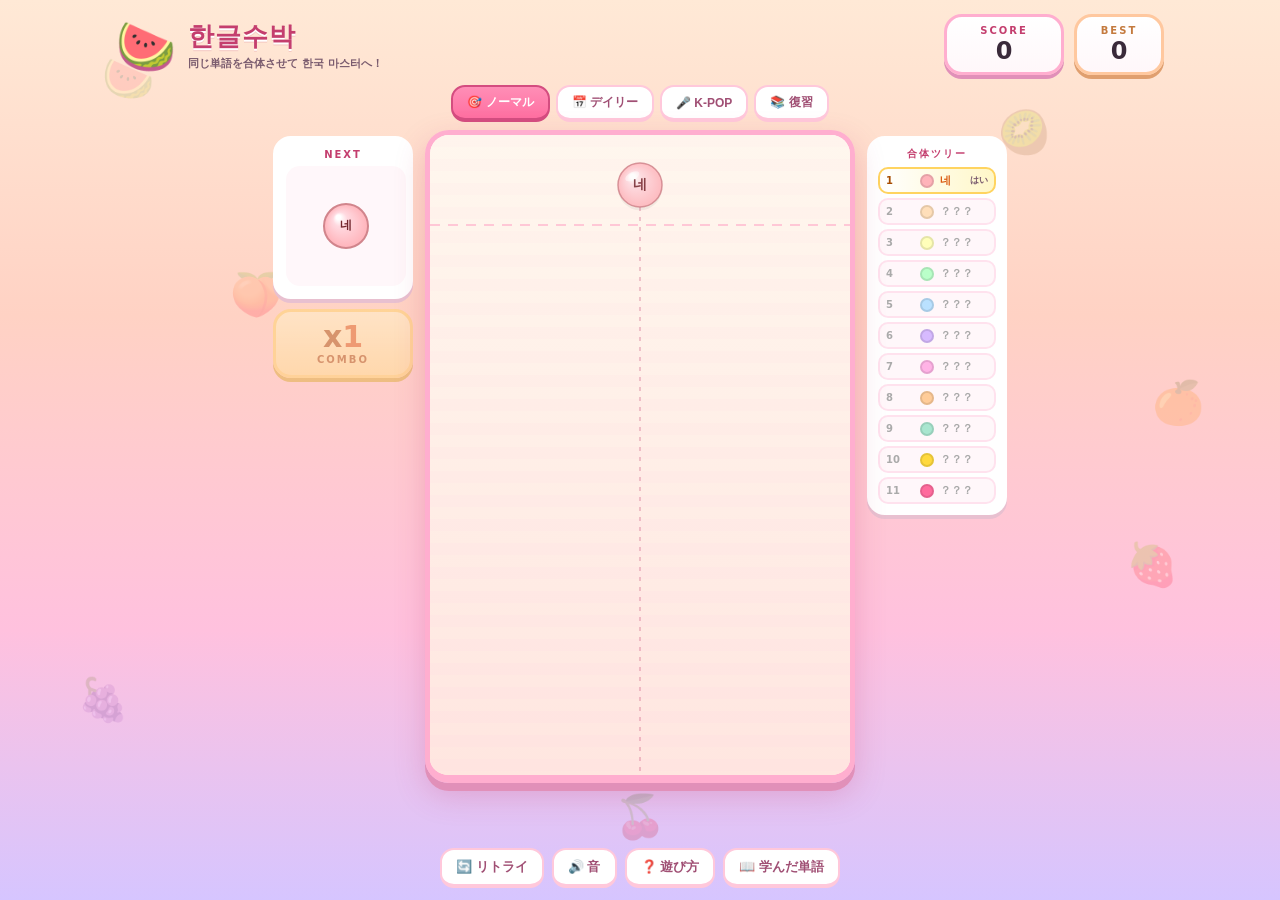
==== index.html @ 83a89003 "한글수박: Suika-style Korean learning game" ====
<!DOCTYPE html>
<html lang="ja">
<head>
<meta charset="UTF-8">
<meta name="viewport" content="width=device-width,initial-scale=1.0,maximum-scale=1.0,user-scalable=no">
<title>한글수박 · ハングルすいか</title>
<link rel="stylesheet" href="css/styles.css">
</head>
<body>
<div class="bg-deco"><span>🍉</span><span>🥝</span><span>🍑</span><span>🍓</span><span>🍇</span><span>🍒</span><span>🍊</span><span>🍋</span></div>

<div class="app">

  <!-- Header -->
  <header class="head">
    <div class="title">
      <span class="logo">🍉</span>
      <div>
        <h1>한글수박</h1>
        <p>同じ単語を合体させて 한국 마스터へ！</p>
      </div>
    </div>
    <div class="score-panel">
      <div class="score-box">
        <span class="lbl">SCORE</span>
        <span class="val" id="score">0</span>
      </div>
      <div class="score-box small">
        <span class="lbl">BEST</span>
        <span class="val" id="hi-score">0</span>
      </div>
    </div>
  </header>

  <!-- Mode tabs -->
  <div class="mode-tabs">
    <button class="mode-btn active" data-mode="normal">🎯 ノーマル</button>
    <button class="mode-btn" data-mode="daily">📅 デイリー</button>
    <button class="mode-btn" data-mode="kpop">🎤 K-POP</button>
    <button class="mode-btn" data-mode="review">📚 復習</button>
  </div>

  <!-- Game stage -->
  <main class="stage">
    <!-- Side info L -->
    <aside class="side-l">
      <div class="next-card">
        <div class="next-label">NEXT</div>
        <canvas id="next-canvas" width="120" height="120"></canvas>
      </div>
      <div class="combo-card" id="combo-card">
        <div class="combo-x">x<span id="combo-n">1</span></div>
        <div class="combo-l">COMBO</div>
      </div>
    </aside>

    <!-- Canvas wrap -->
    <div class="canvas-wrap" id="canvas-wrap">
      <canvas id="game" width="420" height="640"></canvas>
      <div class="floating-popups" id="popups"></div>
      <div class="hover-card" id="hover-card"></div>
    </div>

    <!-- Side info R: chain ladder -->
    <aside class="side-r">
      <div class="chain-card">
        <div class="chain-title">合体ツリー</div>
        <div class="chain-list" id="chain-list"></div>
      </div>
    </aside>
  </main>

  <!-- Bottom toolbar -->
  <div class="toolbar">
    <button class="tool-btn" id="btn-restart">🔄 リトライ</button>
    <button class="tool-btn" id="btn-mute">🔊 音</button>
    <button class="tool-btn" id="btn-help">❓ 遊び方</button>
    <button class="tool-btn" id="btn-glossary">📖 学んだ単語</button>
  </div>

</div>

<!-- Game-over modal -->
<div class="modal" id="m-over">
  <div class="modal-card">
    <div class="emoji">💥</div>
    <h2>ゲームオーバー</h2>
    <div class="result-row">
      <div class="r-cell"><span class="r-l">SCORE</span><b id="r-score">0</b></div>
      <div class="r-cell"><span class="r-l">BEST</span><b id="r-best">0</b></div>
      <div class="r-cell"><span class="r-l">最大合体</span><b id="r-max">Lv.1</b></div>
    </div>
    <p class="learned-line">今回触れた単語: <span id="r-learned">0</span> 語</p>
    <div class="modal-btns">
      <button class="btn-primary" id="r-again">もう一度</button>
      <button class="btn-secondary" id="r-glossary">学んだ単語</button>
    </div>
  </div>
</div>

<!-- Help modal -->
<div class="modal" id="m-help">
  <div class="modal-card">
    <div class="emoji">📖</div>
    <h2>遊び方</h2>
    <ul class="help-list">
      <li><b>クリック / タップ</b>で単語を落とす</li>
      <li>カーソルを動かして<b>落とす位置</b>を決める</li>
      <li>同じ単語が触れると<b>合体して進化</b>！スコアと意味が表示</li>
      <li>連続で合体すると<b>コンボ</b>でスコア倍増</li>
      <li>赤い線を超えるとゲームオーバー</li>
      <li>合体後の単語に<b>ホバー</b>で意味と発音が出ます</li>
    </ul>
    <h3>モード</h3>
    <ul class="help-list">
      <li>🎯 <b>ノーマル</b>: 韓国語頻出単語</li>
      <li>📅 <b>デイリー</b>: 毎日固定シードでスコア競争</li>
      <li>🎤 <b>K-POP</b>: K-POP定番フレーズ</li>
      <li>📚 <b>復習</b>: 過去の未習得単語が多めに出現</li>
    </ul>
    <button class="btn-primary" onclick="UI.closeModal('m-help')">閉じる</button>
  </div>
</div>

<!-- Glossary modal -->
<div class="modal" id="m-glossary">
  <div class="modal-card big">
    <div class="emoji">📚</div>
    <h2>学んだ単語</h2>
    <div class="glossary-stats" id="g-stats"></div>
    <div class="glossary-list" id="glossary-list"></div>
    <button class="btn-primary" onclick="UI.closeModal('m-glossary')">閉じる</button>
  </div>
</div>

<script src="js/data.js"></script>
<script src="js/storage.js"></script>
<script src="js/physics.js"></script>
<script src="js/ui.js"></script>
<script src="js/game.js"></script>
</body>
</html>
---- css/styles.css ----
/* ===== Reset & base ===== */
*{box-sizing:border-box;-webkit-tap-highlight-color:transparent;margin:0;padding:0}
html,body{height:100%;overflow:hidden}
body{
  font-family:"Hiragino Maru Gothic ProN","Yu Gothic UI",-apple-system,system-ui,sans-serif;
  background:linear-gradient(180deg,#ffe9d6 0%,#ffd2c4 35%,#ffc1de 70%,#d6c5ff 100%);
  color:#3a2a3a;
  user-select:none;
  -webkit-user-select:none;
  position:relative;
}

/* Floating fruit decoration */
.bg-deco{position:fixed;inset:0;pointer-events:none;overflow:hidden;z-index:0}
.bg-deco span{position:absolute;font-size:42px;opacity:.18;animation:float 14s linear infinite;filter:saturate(1.2)}
.bg-deco span:nth-child(1){top:6%;left:8%;animation-duration:18s}
.bg-deco span:nth-child(2){top:12%;left:78%;animation-duration:22s;animation-delay:-3s}
.bg-deco span:nth-child(3){top:30%;left:18%;animation-duration:16s;animation-delay:-6s}
.bg-deco span:nth-child(4){top:60%;left:88%;animation-duration:20s;animation-delay:-2s}
.bg-deco span:nth-child(5){top:75%;left:6%;animation-duration:24s;animation-delay:-9s}
.bg-deco span:nth-child(6){top:88%;left:48%;animation-duration:18s;animation-delay:-5s}
.bg-deco span:nth-child(7){top:42%;left:90%;animation-duration:21s;animation-delay:-11s}
.bg-deco span:nth-child(8){top:55%;left:42%;animation-duration:17s;animation-delay:-7s}
@keyframes float{
  0%{transform:translate(0,0) rotate(0deg)}
  50%{transform:translate(30px,-20px) rotate(180deg)}
  100%{transform:translate(0,0) rotate(360deg)}
}

.app{
  position:relative;z-index:1;
  height:100%;
  display:flex;flex-direction:column;
  max-width:1080px;
  margin:0 auto;
  padding:14px 16px 12px;
}

/* ===== Header ===== */
.head{display:flex;align-items:center;justify-content:space-between;gap:12px;margin-bottom:10px}
.title{display:flex;align-items:center;gap:12px}
.logo{font-size:48px;filter:drop-shadow(0 4px 0 #c45a8e);animation:bob 2.6s ease-in-out infinite}
@keyframes bob{0%,100%{transform:translateY(0)}50%{transform:translateY(-6px)}}
.title h1{font-size:26px;letter-spacing:1px;color:#c43e6e;font-weight:900;text-shadow:0 2px 0 #fff,0 3px 0 rgba(196,62,110,.18)}
.title p{font-size:11px;color:#7a5b6e;margin-top:2px;font-weight:700}

.score-panel{display:flex;gap:10px}
.score-box{
  background:linear-gradient(180deg,#fff 0%,#fff7fa 100%);
  border:3px solid #ffaecf;
  border-radius:18px;
  padding:8px 16px;
  min-width:120px;
  text-align:center;
  box-shadow:0 4px 0 #e190b9;
}
.score-box.small{min-width:90px;border-color:#ffc89f;box-shadow:0 4px 0 #e09f6f}
.score-box .lbl{display:block;font-size:10px;font-weight:900;color:#c43e6e;letter-spacing:2px}
.score-box.small .lbl{color:#c47a3e}
.score-box .val{display:block;font-size:24px;font-weight:900;color:#3a2a3a;line-height:1.1;margin-top:2px;font-variant-numeric:tabular-nums}

/* ===== Mode tabs ===== */
.mode-tabs{display:flex;gap:6px;margin-bottom:8px;flex-wrap:wrap;justify-content:center}
.mode-btn{
  background:#fff;border:2px solid #ffc8db;border-bottom-width:4px;color:#a04f74;
  padding:7px 14px;border-radius:14px;font-weight:900;font-size:12px;cursor:pointer;
  transition:transform .1s;
}
.mode-btn:active{transform:translateY(2px);border-bottom-width:2px}
.mode-btn.active{background:linear-gradient(180deg,#ff8eb6,#ff6fa1);color:#fff;border-color:#d44d80}

/* ===== Stage ===== */
.stage{flex:1;display:flex;gap:12px;justify-content:center;align-items:flex-start;min-height:0}
.canvas-wrap{
  position:relative;
  z-index:1;
  background:linear-gradient(180deg,#fffaf3 0%,#fff0e0 100%);
  border:5px solid #ffaecf;
  border-bottom-width:8px;
  border-radius:24px;
  box-shadow:0 8px 0 #e190b9, 0 12px 30px rgba(196,62,110,.25);
  overflow:hidden;
  flex-shrink:0;
}
#game{display:block;touch-action:none;cursor:none}

/* Aside cards */
.side-l,.side-r{display:flex;flex-direction:column;gap:10px;width:140px;flex-shrink:0;padding-top:6px}
.next-card,.combo-card,.chain-card{
  background:#fff;border:3px solid #fff;border-radius:18px;padding:10px;
  box-shadow:0 4px 0 #e8c0d0;
}
.next-label,.chain-title{font-size:10px;font-weight:900;color:#c43e6e;letter-spacing:2px;text-align:center;margin-bottom:6px}
#next-canvas{display:block;margin:0 auto;border-radius:14px;background:#fff7fa}

.combo-card{text-align:center;background:linear-gradient(180deg,#fff7c8,#ffe28a);border-color:#ffd460;box-shadow:0 4px 0 #d9a82a;transition:transform .15s,opacity .25s;opacity:.45}
.combo-card.active{opacity:1;transform:scale(1.05)}
.combo-x{font-size:30px;font-weight:900;color:#a64b00;line-height:1}
.combo-x span{color:#d9580e}
.combo-l{font-size:10px;font-weight:900;color:#a64b00;letter-spacing:2px;margin-top:2px}

.chain-card{padding:8px;max-height:560px;overflow-y:auto}
.chain-list{display:flex;flex-direction:column;gap:4px}
.chain-row{
  display:flex;align-items:center;gap:6px;padding:4px 6px;border-radius:10px;
  background:#fff7fa;border:2px solid #ffe2ee;font-size:11px;
}
.chain-row.unlocked{background:linear-gradient(90deg,#fff,#fff7c8);border-color:#ffd460}
.chain-row.unlocked .ch-w{color:#d9580e}
.chain-row .ch-lv{font-size:10px;font-weight:900;color:#aaa;width:28px}
.chain-row.unlocked .ch-lv{color:#a64b00}
.chain-row .ch-dot{width:14px;height:14px;border-radius:50%;flex-shrink:0;border:2px solid rgba(0,0,0,.1)}
.chain-row .ch-w{font-size:11px;font-weight:900;color:#aaa;flex:1;overflow:hidden;text-overflow:ellipsis;white-space:nowrap}
.chain-row .ch-m{font-size:9px;color:#aaa;margin-left:auto;font-weight:700}
.chain-row.unlocked .ch-m{color:#7a5b6e}

/* Hover card (over canvas) */
.hover-card{
  position:fixed;background:rgba(58,42,58,.96);color:#fff;padding:8px 12px;border-radius:12px;font-size:12px;
  font-weight:700;pointer-events:none;z-index:60;display:none;line-height:1.5;max-width:220px;
  box-shadow:0 6px 16px rgba(0,0,0,.3);transform:translate(-50%,-110%);white-space:nowrap;
}
.hover-card b{color:#ffc8e0;font-size:14px}
.hover-card .meaning{color:#fff;display:block;font-weight:800}
.hover-card .roma{color:#aac8ff;font-size:10px;display:block;margin-top:2px;font-weight:600}

/* Score popups */
.floating-popups{position:fixed;inset:0;pointer-events:none;overflow:hidden;z-index:55}
.pop-score{
  position:absolute;font-weight:900;font-size:18px;color:#ff5e8c;
  text-shadow:0 2px 0 #fff,0 0 8px rgba(255,94,140,.4);
  animation:popScore 1s ease-out forwards;pointer-events:none;
}
.pop-score.combo{color:#ff8c2e;font-size:22px;text-shadow:0 2px 0 #fff,0 0 12px rgba(255,140,46,.6)}
@keyframes popScore{
  0%{transform:translateY(0) scale(.7);opacity:0}
  20%{transform:translateY(-10px) scale(1.2);opacity:1}
  100%{transform:translateY(-60px) scale(1);opacity:0}
}

/* Toolbar */
.toolbar{display:flex;gap:8px;justify-content:center;margin-top:10px;flex-wrap:wrap}
.tool-btn{
  background:#fff;border:2px solid #ffc8db;border-bottom-width:4px;color:#a04f74;
  padding:8px 14px;border-radius:14px;font-weight:900;font-size:13px;cursor:pointer;
  transition:transform .1s;
}
.tool-btn:active{transform:translateY(2px);border-bottom-width:2px}

/* Modal */
.modal{
  position:fixed;inset:0;background:rgba(58,42,58,.55);display:none;
  align-items:center;justify-content:center;z-index:100;padding:20px;
  backdrop-filter:blur(6px);
}
.modal.show{display:flex;animation:fadeIn .25s}
@keyframes fadeIn{from{opacity:0}to{opacity:1}}
.modal-card{
  background:linear-gradient(180deg,#fff,#fff7fa);
  border-radius:24px;padding:28px 24px 22px;max-width:400px;width:100%;
  text-align:center;box-shadow:0 12px 40px rgba(0,0,0,.3);
  animation:popIn .3s cubic-bezier(.2,1.6,.5,1);
}
.modal-card.big{max-width:560px}
@keyframes popIn{from{transform:scale(.7);opacity:0}to{transform:scale(1);opacity:1}}
.modal-card .emoji{font-size:56px;line-height:1;margin-bottom:6px}
.modal-card h2{font-size:22px;color:#c43e6e;margin-bottom:14px;font-weight:900}
.modal-card h3{font-size:14px;color:#c43e6e;margin:14px 0 8px;font-weight:900}

.result-row{display:flex;gap:10px;margin:12px 0;justify-content:center}
.r-cell{
  background:#fff7fa;border:2px solid #ffc8db;border-radius:14px;padding:10px 14px;flex:1;
}
.r-cell .r-l{display:block;font-size:10px;font-weight:900;color:#c43e6e;letter-spacing:2px}
.r-cell b{display:block;font-size:20px;color:#3a2a3a;font-weight:900;margin-top:2px}
.learned-line{font-size:13px;color:#7a5b6e;margin:10px 0 14px;font-weight:700}
.learned-line span{color:#c43e6e;font-weight:900;font-size:16px}

.help-list{text-align:left;margin:6px 0 14px;padding-left:20px;font-size:13px;color:#3a2a3a;line-height:1.8}
.help-list b{color:#c43e6e}

.modal-btns{display:flex;gap:10px;margin-top:8px}
.btn-primary{
  flex:1;background:linear-gradient(180deg,#ff8eb6,#ff5e8c);color:#fff;border:none;border-radius:14px;
  padding:14px;font-weight:900;font-size:15px;cursor:pointer;box-shadow:0 4px 0 #c8366f;
}
.btn-primary:active{transform:translateY(2px);box-shadow:0 2px 0 #c8366f}
.btn-secondary{
  flex:1;background:#fff;border:2px solid #ffc8db;border-bottom-width:4px;color:#a04f74;
  border-radius:14px;padding:12px;font-weight:900;font-size:14px;cursor:pointer;
}
.btn-secondary:active{transform:translateY(2px);border-bottom-width:2px}

/* Glossary */
.glossary-stats{display:flex;gap:8px;margin-bottom:14px;justify-content:center;flex-wrap:wrap}
.glossary-stats .gs{background:#fff7fa;border:2px solid #ffc8db;border-radius:12px;padding:8px 12px;font-size:11px;font-weight:900;color:#a04f74}
.glossary-stats .gs b{color:#c43e6e;font-size:14px;display:block}
.glossary-list{display:grid;grid-template-columns:repeat(auto-fill,minmax(140px,1fr));gap:8px;max-height:360px;overflow-y:auto;padding:4px}
.gloss-item{
  background:#fff;border:2px solid #ffe2ee;border-radius:12px;padding:8px 10px;text-align:left;
  font-size:11px;
}
.gloss-item.locked{opacity:.4;filter:grayscale(.6)}
.gloss-item .gko{font-size:14px;font-weight:900;color:#c43e6e;display:block}
.gloss-item .gja{color:#7a5b6e;font-weight:700;display:block;margin-top:2px}
.gloss-item .gn{font-size:9px;color:#aaa;font-weight:900;display:block;margin-top:3px;letter-spacing:1px}

/* Responsive */
@media (max-width: 760px){
  .side-l,.side-r{width:90px}
  .next-card{padding:6px}
  #next-canvas{width:78px;height:78px}
  .combo-x{font-size:22px}
  .chain-card{max-height:400px}
  .chain-row .ch-m{display:none}
  .title h1{font-size:20px}
  .title p{display:none}
  .logo{font-size:36px}
  .score-box{padding:6px 12px;min-width:92px}
  .score-box .val{font-size:20px}
  .score-box.small{min-width:72px}
}
@media (max-width: 540px){
  .app{padding:8px 6px}
  .stage{gap:4px}
  .side-l,.side-r{width:60px}
  .next-card,.combo-card,.chain-card{padding:6px;border-radius:12px}
  #next-canvas{width:50px;height:50px}
  .next-label,.chain-title,.combo-l{font-size:8px}
  .combo-x{font-size:18px}
  .chain-row{padding:2px 4px}
  .chain-row .ch-lv{width:18px;font-size:8px}
  .chain-row .ch-dot{width:10px;height:10px}
  .chain-row .ch-w{font-size:9px}
  .mode-btn{padding:5px 8px;font-size:10px}
  .tool-btn{padding:6px 10px;font-size:11px}
}
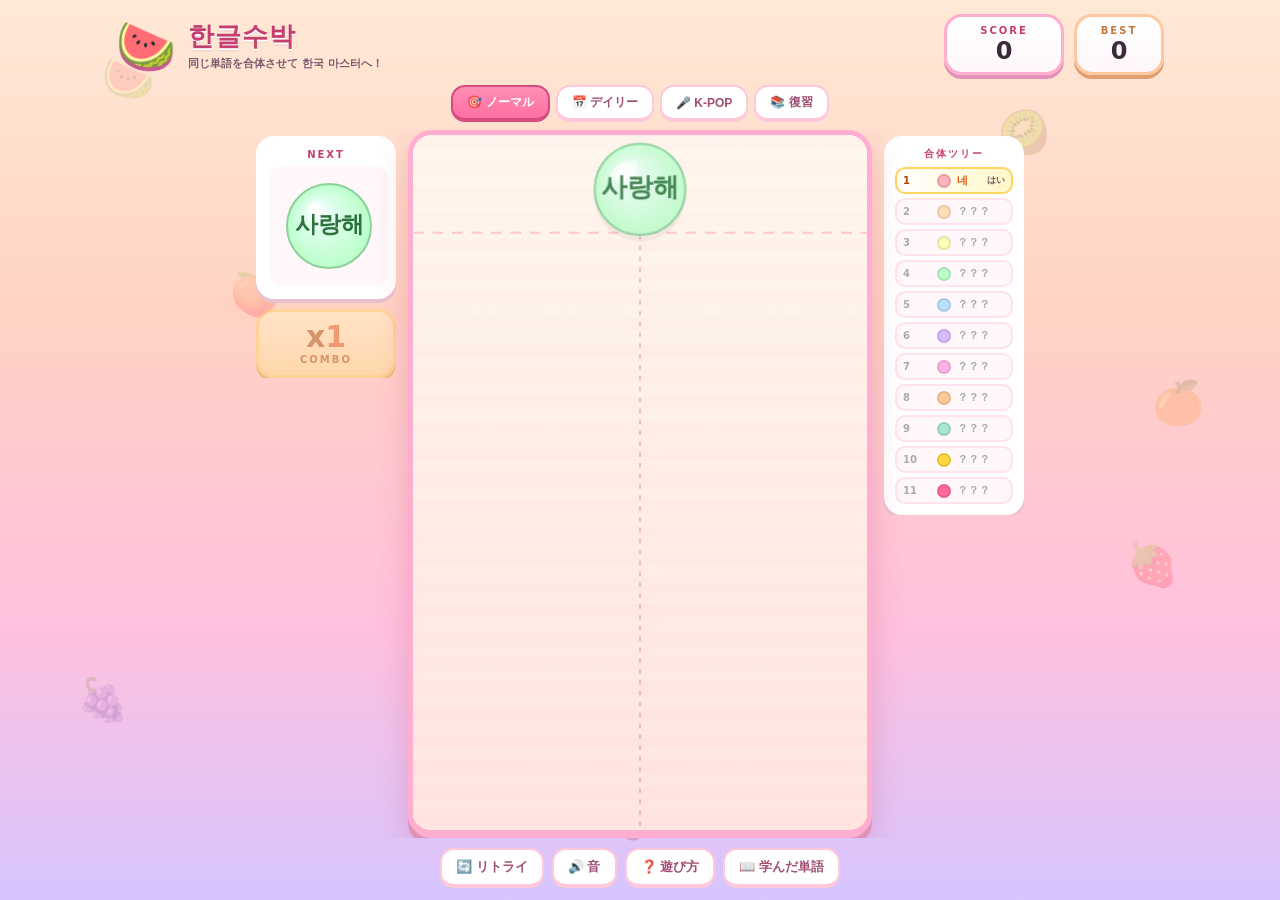
==== commit 2debe60e: "fix: スマホ表示の見切れ完全解消・容器100%表示・タッチUX改善 - 100svh + var(--app-h) + visualViewport.height をJSで実測してhtml/bod" ====
--- a/index.html
+++ b/index.html
@@ -2,9 +2,18 @@
 <html lang="ja">
 <head>
 <meta charset="UTF-8">
-<meta name="viewport" content="width=device-width,initial-scale=1.0,maximum-scale=1.0,user-scalable=no">
+<meta name="viewport" content="width=device-width,initial-scale=1.0,maximum-scale=1.0,user-scalable=no,viewport-fit=cover">
 <title>한글수박 · ハングルすいか</title>
 <link rel="stylesheet" href="css/styles.css">
+<script>
+  // Set viewport height as a CSS pixel value — runs BEFORE layout to avoid
+  // any flash. iOS Safari's 100vh is the largest viewport (chrome hidden), so
+  // we read visualViewport.height which always reflects the visible area.
+  (function setVH(){
+    var h = (window.visualViewport && window.visualViewport.height) || window.innerHeight;
+    document.documentElement.style.setProperty('--app-h', h + 'px');
+  })();
+</script>
 </head>
 <body>
 <div class="bg-deco"><span>🍉</span><span>🥝</span><span>🍑</span><span>🍓</span><span>🍇</span><span>🍒</span><span>🍊</span><span>🍋</span></div>
@@ -75,6 +84,7 @@
     <button class="tool-btn" id="btn-restart">🔄 リトライ</button>
     <button class="tool-btn" id="btn-mute">🔊 音</button>
     <button class="tool-btn" id="btn-help">❓ 遊び方</button>
+    <button class="tool-btn" id="btn-tree">🌳 ツリー</button>
     <button class="tool-btn" id="btn-glossary">📖 学んだ単語</button>
   </div>
 
@@ -122,6 +132,16 @@
   </div>
 </div>
 
+<!-- Chain (合体ツリー) modal — mainly for mobile; desktop sees side-r -->
+<div class="modal" id="m-chain">
+  <div class="modal-card">
+    <div class="emoji">🌳</div>
+    <h2>合体ツリー</h2>
+    <div class="chain-list" id="chain-list-modal"></div>
+    <button class="btn-primary" onclick="UI.closeModal('m-chain')">閉じる</button>
+  </div>
+</div>
+
 <!-- Glossary modal -->
 <div class="modal" id="m-glossary">
   <div class="modal-card big">
--- a/css/styles.css
+++ b/css/styles.css
@@ -1,6 +1,13 @@
 /* ===== Reset & base ===== */
 *{box-sizing:border-box;-webkit-tap-highlight-color:transparent;margin:0;padding:0}
-html,body{height:100%;overflow:hidden}
+html,body{
+  height:100%;                              /* legacy fallback */
+  height:-webkit-fill-available;            /* iOS Safari */
+  height:100svh;                            /* modern: small viewport unit */
+  height:var(--app-h,100svh);               /* JS-set explicit pixel height (final authority) */
+  overflow:hidden;
+  overscroll-behavior:none;                 /* block iOS Safari rubber-band */
+}
 body{
   font-family:"Hiragino Maru Gothic ProN","Yu Gothic UI",-apple-system,system-ui,sans-serif;
   background:linear-gradient(180deg,#ffe9d6 0%,#ffd2c4 35%,#ffc1de 70%,#d6c5ff 100%);
@@ -28,12 +35,25 @@
 }
 
 .app{
-  position:relative;z-index:1;
-  height:100%;
+  /* Pin to the visible viewport. Fixed positioning is the most reliable way
+     to bind to viewport edges; JS will set explicit pixel height for --app-h
+     as the final authority on mobile chrome state. */
+  position:fixed;
+  top:0;
+  left:50%;
+  transform:translateX(-50%);
+  z-index:1;
+  width:100%;
+  max-width:1080px;
+  height:var(--app-h,100svh);
+  max-height:var(--app-h,100svh);
   display:flex;flex-direction:column;
-  max-width:1080px;
-  margin:0 auto;
-  padding:14px 16px 12px;
+  padding:
+    max(14px, env(safe-area-inset-top))
+    max(16px, env(safe-area-inset-right))
+    max(12px, env(safe-area-inset-bottom))
+    max(16px, env(safe-area-inset-left));
+  overflow:hidden;
 }
 
 /* ===== Header ===== */
@@ -70,7 +90,7 @@
 .mode-btn.active{background:linear-gradient(180deg,#ff8eb6,#ff6fa1);color:#fff;border-color:#d44d80}
 
 /* ===== Stage ===== */
-.stage{flex:1;display:flex;gap:12px;justify-content:center;align-items:flex-start;min-height:0}
+.stage{flex:1;display:flex;gap:12px;justify-content:center;align-items:center;min-height:0;min-width:0;overflow:hidden}
 .canvas-wrap{
   position:relative;
   z-index:1;
@@ -80,12 +100,17 @@
   border-radius:24px;
   box-shadow:0 8px 0 #e190b9, 0 12px 30px rgba(196,62,110,.25);
   overflow:hidden;
-  flex-shrink:0;
-}
-#game{display:block;touch-action:none;cursor:none}
+  /* size is JS-calculated; fall back to aspect-ratio if JS hasn't run yet */
+  aspect-ratio: 420 / 640;
+  max-height:100%;
+  max-width:100%;
+  flex:0 0 auto;
+}
+#game{display:block;width:100%;height:100%;touch-action:none}
+@media (hover:hover) and (pointer:fine){ #game{cursor:none} }
 
 /* Aside cards */
-.side-l,.side-r{display:flex;flex-direction:column;gap:10px;width:140px;flex-shrink:0;padding-top:6px}
+.side-l,.side-r{display:flex;flex-direction:column;gap:10px;width:140px;flex-shrink:0;padding-top:6px;align-self:flex-start;max-height:100%;overflow:hidden}
 .next-card,.combo-card,.chain-card{
   background:#fff;border:3px solid #fff;border-radius:18px;padding:10px;
   box-shadow:0 4px 0 #e8c0d0;
@@ -99,7 +124,7 @@
 .combo-x span{color:#d9580e}
 .combo-l{font-size:10px;font-weight:900;color:#a64b00;letter-spacing:2px;margin-top:2px}
 
-.chain-card{padding:8px;max-height:560px;overflow-y:auto}
+.chain-card{padding:8px;max-height:100%;overflow-y:auto;min-height:0}
 .chain-list{display:flex;flex-direction:column;gap:4px}
 .chain-row{
   display:flex;align-items:center;gap:6px;padding:4px 6px;border-radius:10px;
@@ -205,13 +230,16 @@
 .gloss-item .gja{color:#7a5b6e;font-weight:700;display:block;margin-top:2px}
 .gloss-item .gn{font-size:9px;color:#aaa;font-weight:900;display:block;margin-top:3px;letter-spacing:1px}
 
+/* Tree button hidden by default — only shown on mobile */
+#btn-tree{display:none}
+
 /* Responsive */
 @media (max-width: 760px){
-  .side-l,.side-r{width:90px}
+  .side-l,.side-r{width:110px}
   .next-card{padding:6px}
-  #next-canvas{width:78px;height:78px}
+  #next-canvas{width:88px;height:88px}
   .combo-x{font-size:22px}
-  .chain-card{max-height:400px}
+  .chain-card{max-height:100%}
   .chain-row .ch-m{display:none}
   .title h1{font-size:20px}
   .title p{display:none}
@@ -220,18 +248,73 @@
   .score-box .val{font-size:20px}
   .score-box.small{min-width:72px}
 }
-@media (max-width: 540px){
-  .app{padding:8px 6px}
-  .stage{gap:4px}
-  .side-l,.side-r{width:60px}
-  .next-card,.combo-card,.chain-card{padding:6px;border-radius:12px}
-  #next-canvas{width:50px;height:50px}
-  .next-label,.chain-title,.combo-l{font-size:8px}
-  .combo-x{font-size:18px}
-  .chain-row{padding:2px 4px}
-  .chain-row .ch-lv{width:18px;font-size:8px}
-  .chain-row .ch-dot{width:10px;height:10px}
-  .chain-row .ch-w{font-size:9px}
-  .mode-btn{padding:5px 8px;font-size:10px}
-  .tool-btn{padding:6px 10px;font-size:11px}
-}
+
+/* ===== Mobile (portrait phones) — vertical stacking ===== */
+@media (max-width: 640px){
+  /* Show the tree button only on mobile */
+  #btn-tree{display:inline-flex;align-items:center;justify-content:center}
+
+  .app{padding:max(4px,env(safe-area-inset-top)) max(6px,env(safe-area-inset-right)) max(4px,env(safe-area-inset-bottom)) max(6px,env(safe-area-inset-left))}
+  .head{margin-bottom:4px;gap:6px}
+  .title{gap:6px;flex-shrink:1;min-width:0}
+  .title h1{font-size:16px;letter-spacing:0;white-space:nowrap}
+  .title p{display:none}
+  .logo{font-size:24px;animation:none;filter:drop-shadow(0 2px 0 #c45a8e)}
+  .score-panel{gap:4px;flex-shrink:0}
+  .score-box{padding:3px 8px;min-width:auto;border-width:2px;border-radius:12px;box-shadow:0 2px 0 #e190b9}
+  .score-box.small{box-shadow:0 2px 0 #e09f6f}
+  .score-box .lbl{font-size:8px;letter-spacing:1px}
+  .score-box .val{font-size:14px}
+  .mode-tabs{gap:3px;margin-bottom:4px}
+  .mode-btn{padding:4px 8px;font-size:10px;border-radius:10px;border-bottom-width:3px}
+
+  /* Stack vertically; canvas takes ALL remaining vertical space */
+  .stage{flex-direction:column;gap:4px;align-items:stretch;overflow:visible}
+
+  /* Hide both side panels — NEXT is redundant with the canvas drop-guide ghost,
+     chain ladder lives in the m-chain modal */
+  .side-l,.side-r{display:none}
+
+  /* Canvas takes 100% of remaining vertical space */
+  .canvas-wrap{
+    flex:1 1 auto;
+    width:100%;
+    max-width:100%;
+    height:100%;
+    max-height:100%;
+    align-self:center;
+    border-width:3px;
+    border-bottom-width:4px;
+    border-radius:16px;
+    box-shadow:0 4px 0 #e190b9, 0 6px 14px rgba(196,62,110,.18);
+  }
+
+  /* Toolbar guaranteed to fit on a single row via tight buttons */
+  .toolbar{gap:4px;margin-top:4px;flex-wrap:nowrap}
+  .tool-btn{
+    padding:7px 4px;font-size:10px;border-radius:10px;
+    flex:1 1 0;min-width:0;border-bottom-width:3px;
+    white-space:nowrap;letter-spacing:-.5px;
+  }
+
+  /* Hover card readable on mobile */
+  .hover-card{font-size:13px;max-width:80vw;white-space:normal}
+
+  /* Modal sizing for narrow screens */
+  .modal{padding:10px}
+  .modal-card{padding:18px 14px 14px;border-radius:16px}
+  .modal-card.big{max-width:100%}
+  .modal-card h2{font-size:18px;margin-bottom:10px}
+  .help-list,.modal-card h3{font-size:12px}
+  .glossary-list{grid-template-columns:repeat(auto-fill,minmax(110px,1fr));max-height:60vh}
+}
+
+@media (max-width: 380px){
+  .title h1{font-size:14px}
+  .logo{font-size:22px}
+  .score-box{padding:2px 6px}
+  .score-box .val{font-size:13px}
+  .score-box .lbl{font-size:7px}
+  .mode-btn{padding:3px 6px;font-size:9px}
+  .tool-btn{padding:6px 2px;font-size:9px;letter-spacing:-1px}
+}
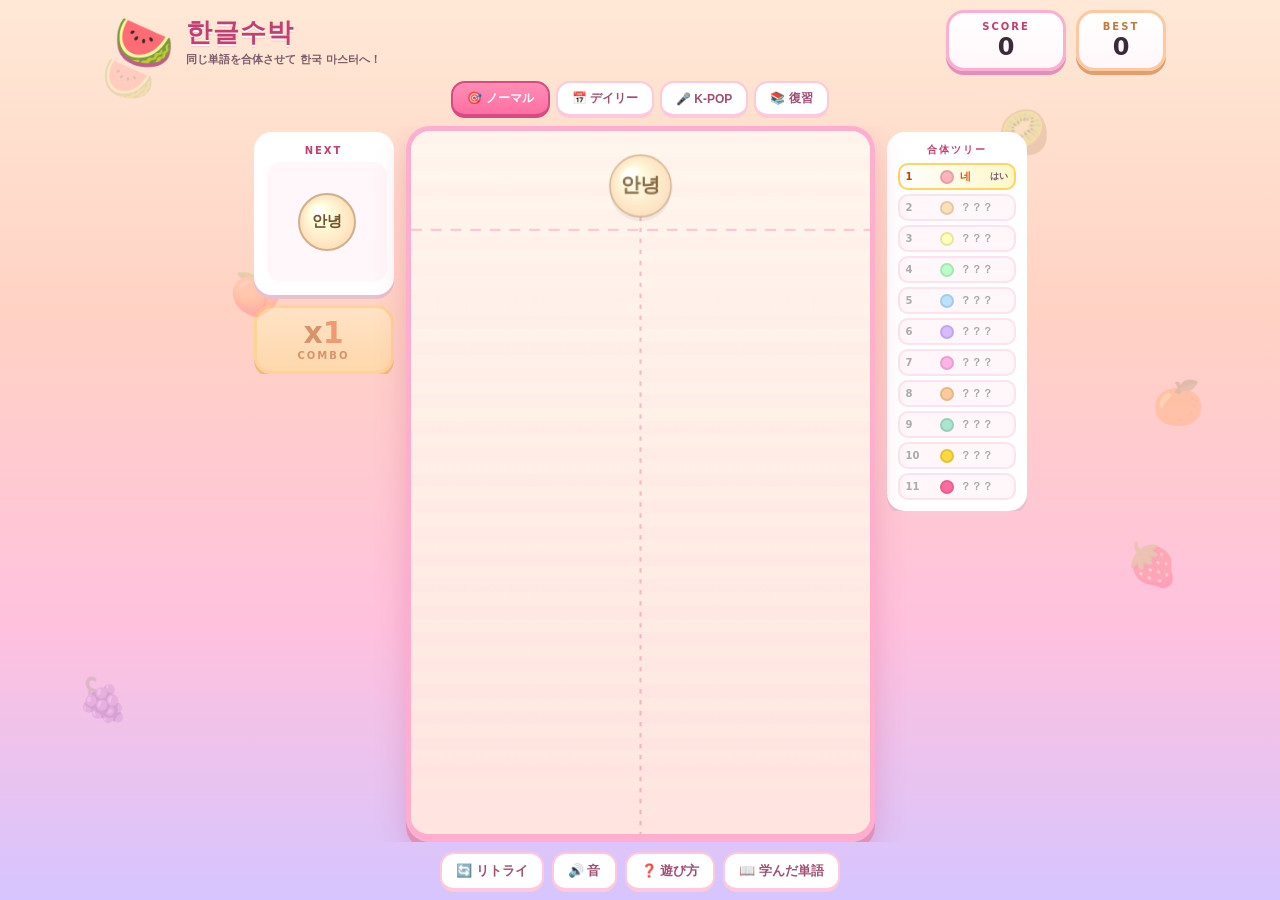
==== commit 15caa4d1: "fix: iOS Safariで容器が見切れる根本原因を解消 【原因】 JSが visualViewport.height で取得した値で CSS変数 --app-h を上書きし、 それが CSS の" ====
--- a/index.html
+++ b/index.html
@@ -5,15 +5,6 @@
 <meta name="viewport" content="width=device-width,initial-scale=1.0,maximum-scale=1.0,user-scalable=no,viewport-fit=cover">
 <title>한글수박 · ハングルすいか</title>
 <link rel="stylesheet" href="css/styles.css">
-<script>
-  // Set viewport height as a CSS pixel value — runs BEFORE layout to avoid
-  // any flash. iOS Safari's 100vh is the largest viewport (chrome hidden), so
-  // we read visualViewport.height which always reflects the visible area.
-  (function setVH(){
-    var h = (window.visualViewport && window.visualViewport.height) || window.innerHeight;
-    document.documentElement.style.setProperty('--app-h', h + 'px');
-  })();
-</script>
 </head>
 <body>
 <div class="bg-deco"><span>🍉</span><span>🥝</span><span>🍑</span><span>🍓</span><span>🍇</span><span>🍒</span><span>🍊</span><span>🍋</span></div>
--- a/css/styles.css
+++ b/css/styles.css
@@ -2,9 +2,8 @@
 *{box-sizing:border-box;-webkit-tap-highlight-color:transparent;margin:0;padding:0}
 html,body{
   height:100%;                              /* legacy fallback */
-  height:-webkit-fill-available;            /* iOS Safari */
-  height:100svh;                            /* modern: small viewport unit */
-  height:var(--app-h,100svh);               /* JS-set explicit pixel height (final authority) */
+  height:-webkit-fill-available;            /* iOS Safari (older) */
+  height:100svh;                            /* iOS Safari 15.4+ / modern: small viewport unit — guaranteed to fit even when chrome is fully visible */
   overflow:hidden;
   overscroll-behavior:none;                 /* block iOS Safari rubber-band */
 }
@@ -35,24 +34,22 @@
 }
 
 .app{
-  /* Pin to the visible viewport. Fixed positioning is the most reliable way
-     to bind to viewport edges; JS will set explicit pixel height for --app-h
-     as the final authority on mobile chrome state. */
-  position:fixed;
-  top:0;
-  left:50%;
-  transform:translateX(-50%);
+  /* Use the body's height (100svh on modern iOS) — natural flow is more
+     reliable than position:fixed on iOS Safari, where fixed elements can
+     extend beyond the visible viewport into chrome-covered areas. */
+  position:relative;
   z-index:1;
   width:100%;
   max-width:1080px;
-  height:var(--app-h,100svh);
-  max-height:var(--app-h,100svh);
+  margin:0 auto;
+  height:100%;
+  max-height:100%;
   display:flex;flex-direction:column;
   padding:
-    max(14px, env(safe-area-inset-top))
-    max(16px, env(safe-area-inset-right))
-    max(12px, env(safe-area-inset-bottom))
-    max(16px, env(safe-area-inset-left));
+    max(10px, env(safe-area-inset-top))
+    max(14px, env(safe-area-inset-right))
+    max(8px,  env(safe-area-inset-bottom))
+    max(14px, env(safe-area-inset-left));
   overflow:hidden;
 }
 
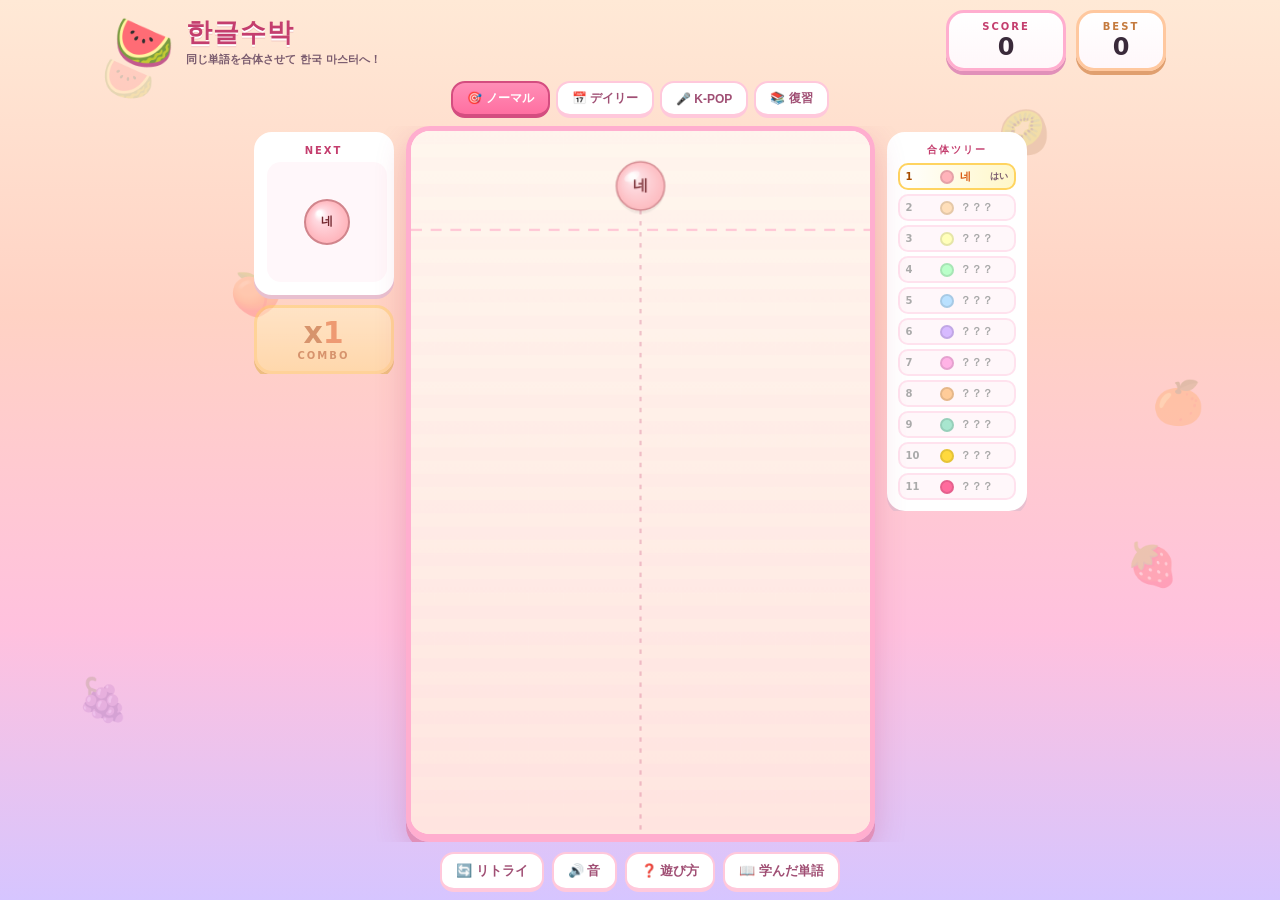
==== commit d35c7144: "fix(iOS): viewport-fit=cover除去 + canvas viewport超過の安全弁 【真の根本原因】 viewport-fit=cover を指定したことで、iOS Safa" ====
--- a/index.html
+++ b/index.html
@@ -2,9 +2,9 @@
 <html lang="ja">
 <head>
 <meta charset="UTF-8">
-<meta name="viewport" content="width=device-width,initial-scale=1.0,maximum-scale=1.0,user-scalable=no,viewport-fit=cover">
+<meta name="viewport" content="width=device-width,initial-scale=1.0,maximum-scale=1.0,user-scalable=no">
 <title>한글수박 · ハングルすいか</title>
-<link rel="stylesheet" href="css/styles.css">
+<link rel="stylesheet" href="css/styles.css?v=5">
 </head>
 <body>
 <div class="bg-deco"><span>🍉</span><span>🥝</span><span>🍑</span><span>🍓</span><span>🍇</span><span>🍒</span><span>🍊</span><span>🍋</span></div>
@@ -144,10 +144,10 @@
   </div>
 </div>
 
-<script src="js/data.js"></script>
-<script src="js/storage.js"></script>
-<script src="js/physics.js"></script>
-<script src="js/ui.js"></script>
-<script src="js/game.js"></script>
+<script src="js/data.js?v=5"></script>
+<script src="js/storage.js?v=5"></script>
+<script src="js/physics.js?v=5"></script>
+<script src="js/ui.js?v=5"></script>
+<script src="js/game.js?v=5"></script>
 </body>
 </html>
--- a/css/styles.css
+++ b/css/styles.css
@@ -34,9 +34,8 @@
 }
 
 .app{
-  /* Use the body's height (100svh on modern iOS) — natural flow is more
-     reliable than position:fixed on iOS Safari, where fixed elements can
-     extend beyond the visible viewport into chrome-covered areas. */
+  /* Without viewport-fit=cover, iOS Safari naturally insets the layout from
+     the URL bar overlay and safe areas — no manual env() padding needed. */
   position:relative;
   z-index:1;
   width:100%;
@@ -45,11 +44,7 @@
   height:100%;
   max-height:100%;
   display:flex;flex-direction:column;
-  padding:
-    max(10px, env(safe-area-inset-top))
-    max(14px, env(safe-area-inset-right))
-    max(8px,  env(safe-area-inset-bottom))
-    max(14px, env(safe-area-inset-left));
+  padding:10px 14px 8px;
   overflow:hidden;
 }
 
@@ -251,7 +246,7 @@
   /* Show the tree button only on mobile */
   #btn-tree{display:inline-flex;align-items:center;justify-content:center}
 
-  .app{padding:max(4px,env(safe-area-inset-top)) max(6px,env(safe-area-inset-right)) max(4px,env(safe-area-inset-bottom)) max(6px,env(safe-area-inset-left))}
+  .app{padding:6px 8px 6px}
   .head{margin-bottom:4px;gap:6px}
   .title{gap:6px;flex-shrink:1;min-width:0}
   .title h1{font-size:16px;letter-spacing:0;white-space:nowrap}
@@ -272,13 +267,12 @@
      chain ladder lives in the m-chain modal */
   .side-l,.side-r{display:none}
 
-  /* Canvas takes 100% of remaining vertical space */
+  /* Canvas takes the remaining vertical space — flex:1 only, no explicit height */
   .canvas-wrap{
-    flex:1 1 auto;
+    flex:1 1 0;
     width:100%;
     max-width:100%;
-    height:100%;
-    max-height:100%;
+    min-height:0;
     align-self:center;
     border-width:3px;
     border-bottom-width:4px;
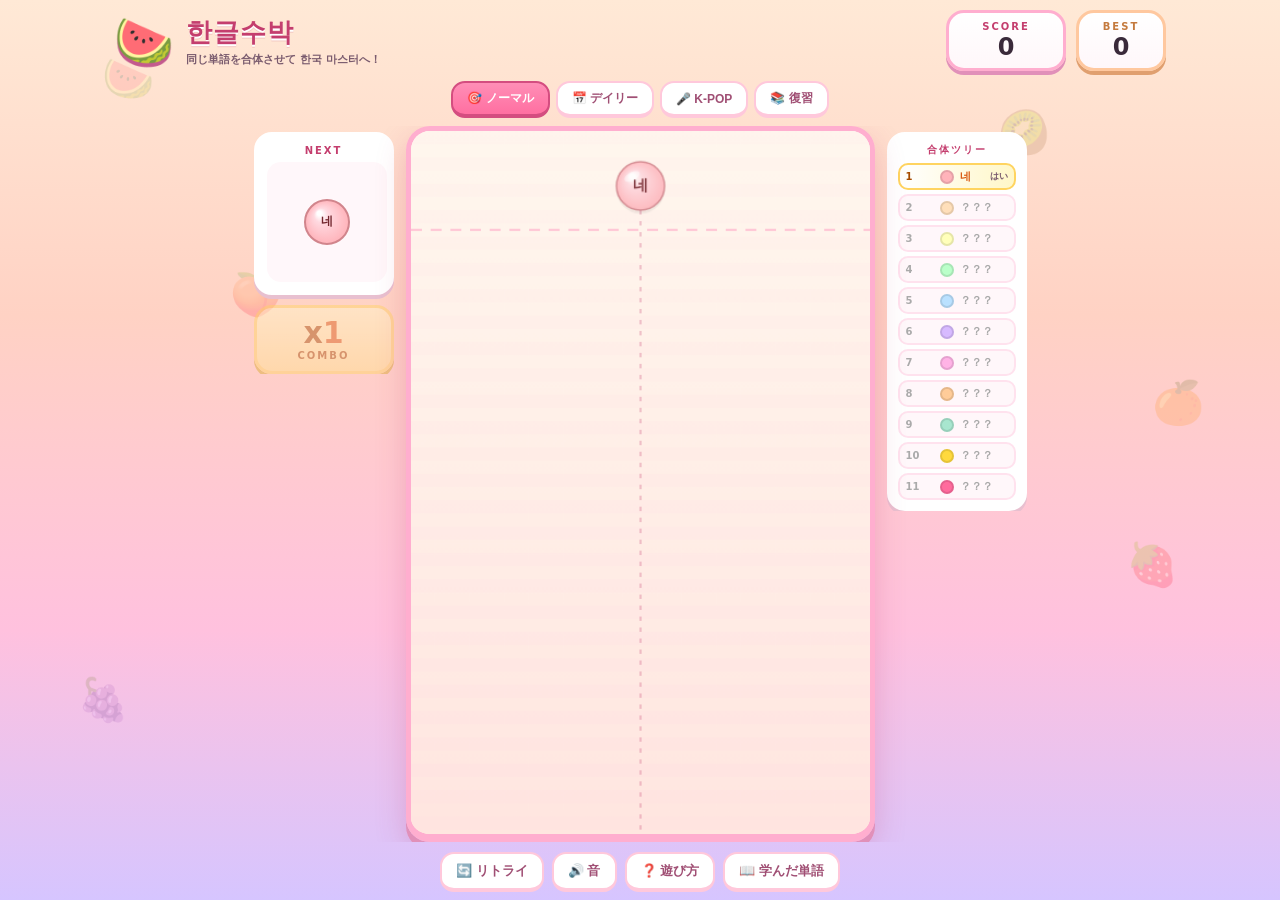
==== commit a36a55f9: "fix(iOS Safari): toolbar を position:fixed で画面下端に絶対固定 + デバッグオーバーレイ iOS Safari の URL バー overlay や 100s" ====
--- a/index.html
+++ b/index.html
@@ -4,7 +4,7 @@
 <meta charset="UTF-8">
 <meta name="viewport" content="width=device-width,initial-scale=1.0,maximum-scale=1.0,user-scalable=no">
 <title>한글수박 · ハングルすいか</title>
-<link rel="stylesheet" href="css/styles.css?v=5">
+<link rel="stylesheet" href="css/styles.css?v=6">
 </head>
 <body>
 <div class="bg-deco"><span>🍉</span><span>🥝</span><span>🍑</span><span>🍓</span><span>🍇</span><span>🍒</span><span>🍊</span><span>🍋</span></div>
@@ -144,10 +144,36 @@
   </div>
 </div>
 
-<script src="js/data.js?v=5"></script>
-<script src="js/storage.js?v=5"></script>
-<script src="js/physics.js?v=5"></script>
-<script src="js/ui.js?v=5"></script>
-<script src="js/game.js?v=5"></script>
+<script src="js/data.js?v=6"></script>
+<script src="js/storage.js?v=6"></script>
+<script src="js/physics.js?v=6"></script>
+<script src="js/ui.js?v=6"></script>
+<script src="js/game.js?v=6"></script>
+<div id="debug-vp" style="position:fixed;top:0;left:0;background:rgba(0,0,0,.75);color:#0f0;font:11px monospace;padding:4px 6px;z-index:9999;pointer-events:none;display:none"></div>
+<script>
+  // Debug overlay: show ?debug=1 in URL to see live viewport measurements
+  if(/[?&]debug=1/.test(location.search)){
+    var d = document.getElementById('debug-vp');
+    d.style.display = 'block';
+    function upd(){
+      var vv = window.visualViewport;
+      var w = document.querySelector('.canvas-wrap');
+      var t = document.querySelector('.toolbar');
+      var wb = w ? Math.round(w.getBoundingClientRect().bottom) : '?';
+      var tb = t ? Math.round(t.getBoundingClientRect().bottom) : '?';
+      d.textContent =
+        'iH:'+window.innerHeight+
+        ' vvH:'+(vv?Math.round(vv.height):'-')+
+        ' clH:'+document.documentElement.clientHeight+
+        ' app:'+document.querySelector('.app').offsetHeight+
+        ' wB:'+wb+' tB:'+tb;
+    }
+    upd(); setInterval(upd, 200);
+    if(vv = window.visualViewport){
+      vv.addEventListener('resize', upd);
+      vv.addEventListener('scroll', upd);
+    }
+  }
+</script>
 </body>
 </html>
--- a/css/styles.css
+++ b/css/styles.css
@@ -280,13 +280,27 @@
     box-shadow:0 4px 0 #e190b9, 0 6px 14px rgba(196,62,110,.18);
   }
 
-  /* Toolbar guaranteed to fit on a single row via tight buttons */
-  .toolbar{gap:4px;margin-top:4px;flex-wrap:nowrap}
+  /* Toolbar pinned to viewport bottom on mobile — survives ANY iOS Safari
+     URL-bar / chrome quirk. position:fixed with bottom:0 always sits above
+     the URL bar overlay (when viewport-fit is auto). */
+  .toolbar{
+    position:fixed;
+    left:0; right:0; bottom:0;
+    margin:0;
+    padding:6px max(6px,env(safe-area-inset-left)) max(6px,env(safe-area-inset-bottom)) max(6px,env(safe-area-inset-right));
+    gap:4px;
+    flex-wrap:nowrap;
+    background:linear-gradient(180deg,rgba(255,233,214,0) 0%,rgba(255,222,201,0.92) 60%);
+    z-index:50;
+    backdrop-filter:blur(4px);
+  }
   .tool-btn{
     padding:7px 4px;font-size:10px;border-radius:10px;
     flex:1 1 0;min-width:0;border-bottom-width:3px;
     white-space:nowrap;letter-spacing:-.5px;
   }
+  /* Reserve space inside .app so the canvas doesn't sit under the fixed toolbar */
+  .app{ padding-bottom:calc(48px + max(6px,env(safe-area-inset-bottom))) }
 
   /* Hover card readable on mobile */
   .hover-card{font-size:13px;max-width:80vw;white-space:normal}
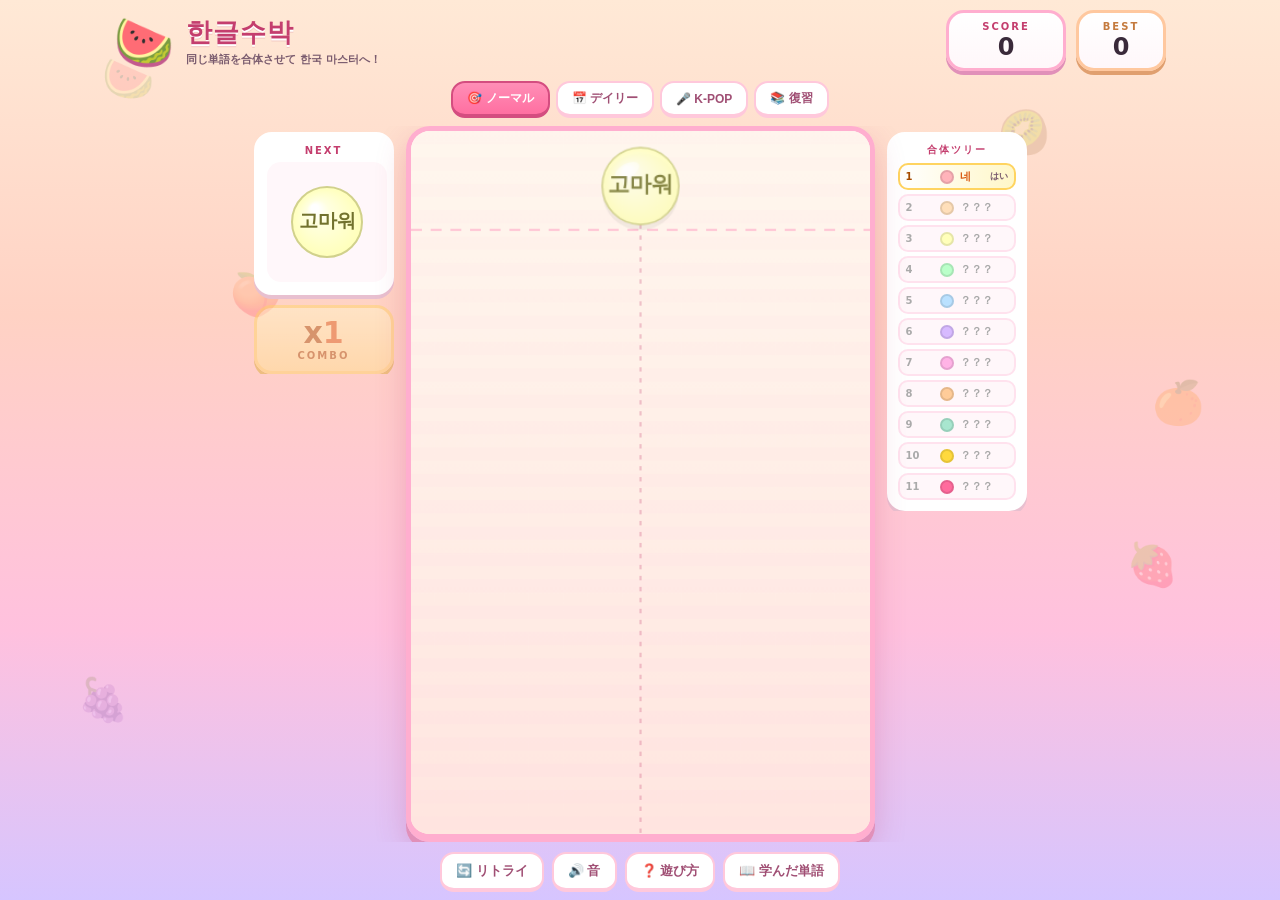
==== commit 7e5fb223: "feat(mobile): 上部にNEXT+合体ツリーコンパクトバー追加・容器の余白確保・debug修正 【ユーザー要望対応】 1. 容器が全部見え、外側の背景も少し見えるよう max-height/" ====
--- a/index.html
+++ b/index.html
@@ -4,7 +4,7 @@
 <meta charset="UTF-8">
 <meta name="viewport" content="width=device-width,initial-scale=1.0,maximum-scale=1.0,user-scalable=no">
 <title>한글수박 · ハングルすいか</title>
-<link rel="stylesheet" href="css/styles.css?v=6">
+<link rel="stylesheet" href="css/styles.css?v=7">
 </head>
 <body>
 <div class="bg-deco"><span>🍉</span><span>🥝</span><span>🍑</span><span>🍓</span><span>🍇</span><span>🍒</span><span>🍊</span><span>🍋</span></div>
@@ -38,6 +38,16 @@
     <button class="mode-btn" data-mode="daily">📅 デイリー</button>
     <button class="mode-btn" data-mode="kpop">🎤 K-POP</button>
     <button class="mode-btn" data-mode="review">📚 復習</button>
+  </div>
+
+  <!-- Mobile-only compact info bar: NEXT + compact 合体ツリー dots -->
+  <div class="mobile-info" id="mobile-info">
+    <div class="mi-next">
+      <span class="mi-next-label">NEXT</span>
+      <canvas id="mi-next-canvas" width="60" height="60"></canvas>
+      <span class="mi-next-word" id="mi-next-word"></span>
+    </div>
+    <div class="mi-tree" id="mi-tree" title="合体ツリー（タップで詳細）"></div>
   </div>
 
   <!-- Game stage -->
@@ -144,36 +154,51 @@
   </div>
 </div>
 
-<script src="js/data.js?v=6"></script>
-<script src="js/storage.js?v=6"></script>
-<script src="js/physics.js?v=6"></script>
-<script src="js/ui.js?v=6"></script>
-<script src="js/game.js?v=6"></script>
-<div id="debug-vp" style="position:fixed;top:0;left:0;background:rgba(0,0,0,.75);color:#0f0;font:11px monospace;padding:4px 6px;z-index:9999;pointer-events:none;display:none"></div>
+<script src="js/data.js?v=7"></script>
+<script src="js/storage.js?v=7"></script>
+<script src="js/physics.js?v=7"></script>
+<script src="js/ui.js?v=7"></script>
+<script src="js/game.js?v=7"></script>
+<div id="debug-vp" style="position:fixed;top:env(safe-area-inset-top,0px);left:0;background:rgba(0,0,0,.85);color:#0f0;font:bold 12px monospace;padding:6px 8px;z-index:99999;pointer-events:none;display:none;border-bottom-right-radius:8px;line-height:1.4;max-width:100vw;white-space:pre-wrap"></div>
 <script>
-  // Debug overlay: show ?debug=1 in URL to see live viewport measurements
-  if(/[?&]debug=1/.test(location.search)){
+(function(){
+  try {
+    if(!/[?&]debug=1/.test(location.search)) return;
     var d = document.getElementById('debug-vp');
+    if(!d) return;
     d.style.display = 'block';
+    d.textContent = 'init...';
     function upd(){
-      var vv = window.visualViewport;
-      var w = document.querySelector('.canvas-wrap');
-      var t = document.querySelector('.toolbar');
-      var wb = w ? Math.round(w.getBoundingClientRect().bottom) : '?';
-      var tb = t ? Math.round(t.getBoundingClientRect().bottom) : '?';
-      d.textContent =
-        'iH:'+window.innerHeight+
-        ' vvH:'+(vv?Math.round(vv.height):'-')+
-        ' clH:'+document.documentElement.clientHeight+
-        ' app:'+document.querySelector('.app').offsetHeight+
-        ' wB:'+wb+' tB:'+tb;
+      try {
+        var vv = window.visualViewport;
+        var app = document.querySelector('.app');
+        var w = document.querySelector('.canvas-wrap');
+        var t = document.querySelector('.toolbar');
+        var wr = w ? w.getBoundingClientRect() : null;
+        var tr = t ? t.getBoundingClientRect() : null;
+        d.textContent =
+          'innerH:'+window.innerHeight+'\n'+
+          'visualVPh:'+(vv?Math.round(vv.height):'NONE')+'\n'+
+          'clientH:'+document.documentElement.clientHeight+'\n'+
+          '.app.h:'+(app?app.offsetHeight:'?')+'\n'+
+          'wrap:'+(wr?Math.round(wr.width)+'x'+Math.round(wr.height):'?')+'\n'+
+          'wrap.bot:'+(wr?Math.round(wr.bottom):'?')+'\n'+
+          'tool.top:'+(tr?Math.round(tr.top):'?')+'\n'+
+          'tool.bot:'+(tr?Math.round(tr.bottom):'?');
+      } catch(e){ d.textContent = 'ERR: '+e.message; }
     }
-    upd(); setInterval(upd, 200);
-    if(vv = window.visualViewport){
-      vv.addEventListener('resize', upd);
-      vv.addEventListener('scroll', upd);
+    upd();
+    setInterval(upd, 250);
+    window.addEventListener('resize', upd);
+    if(window.visualViewport){
+      window.visualViewport.addEventListener('resize', upd);
+      window.visualViewport.addEventListener('scroll', upd);
     }
+  } catch(e){
+    var d2 = document.getElementById('debug-vp');
+    if(d2){ d2.style.display = 'block'; d2.textContent = 'INIT-ERR: '+e.message; }
   }
+})();
 </script>
 </body>
 </html>
--- a/css/styles.css
+++ b/css/styles.css
@@ -225,6 +225,9 @@
 /* Tree button hidden by default — only shown on mobile */
 #btn-tree{display:none}
 
+/* Mobile-only compact info bar (hidden on desktop) */
+.mobile-info{display:none}
+
 /* Responsive */
 @media (max-width: 760px){
   .side-l,.side-r{width:110px}
@@ -263,22 +266,69 @@
   /* Stack vertically; canvas takes ALL remaining vertical space */
   .stage{flex-direction:column;gap:4px;align-items:stretch;overflow:visible}
 
-  /* Hide both side panels — NEXT is redundant with the canvas drop-guide ghost,
-     chain ladder lives in the m-chain modal */
+  /* Hide both side panels — replaced by .mobile-info compact bar above */
   .side-l,.side-r{display:none}
 
-  /* Canvas takes the remaining vertical space — flex:1 only, no explicit height */
+  /* Compact info bar: NEXT preview + 11-dot 合体ツリー progress */
+  .mobile-info{
+    display:flex;align-items:center;gap:8px;
+    padding:4px 8px;margin-bottom:4px;
+    background:rgba(255,255,255,.55);
+    border:1.5px solid #ffd2e1;
+    border-radius:14px;
+    flex-shrink:0;
+  }
+  .mi-next{
+    display:flex;align-items:center;gap:4px;
+    flex-shrink:0;
+  }
+  .mi-next-label{
+    font-size:8px;font-weight:900;color:#c43e6e;letter-spacing:1px;
+  }
+  #mi-next-canvas{width:30px;height:30px;border-radius:50%;background:#fff7fa}
+  .mi-next-word{
+    font-size:11px;font-weight:900;color:#c43e6e;
+    max-width:80px;overflow:hidden;text-overflow:ellipsis;white-space:nowrap;
+  }
+  .mi-tree{
+    display:flex;align-items:center;gap:3px;
+    flex:1;justify-content:flex-end;
+    overflow-x:auto;
+    -webkit-overflow-scrolling:touch;
+    scrollbar-width:none;
+  }
+  .mi-tree::-webkit-scrollbar{display:none}
+  .mi-dot{
+    width:13px;height:13px;border-radius:50%;
+    border:1.5px solid rgba(0,0,0,.08);
+    flex-shrink:0;
+    opacity:.35;
+    filter:grayscale(.6);
+  }
+  .mi-dot.unlocked{
+    opacity:1;filter:none;
+    box-shadow:0 0 4px rgba(255,255,255,.7);
+  }
+  .mi-dot.peak{
+    transform:scale(1.25);
+    box-shadow:0 0 6px rgba(255,170,80,.9), inset 0 0 0 1px #fff;
+  }
+
+  /* Canvas: hard caps ensure margin around the container is always visible */
   .canvas-wrap{
-    flex:1 1 0;
-    width:100%;
-    max-width:100%;
+    flex:0 1 auto;
+    width:auto;
+    max-width:calc(100% - 16px);
+    max-height:60svh;       /* never more than 60% of small viewport */
     min-height:0;
+    margin:auto;            /* center inside stage with visible breathing room */
     align-self:center;
     border-width:3px;
     border-bottom-width:4px;
     border-radius:16px;
     box-shadow:0 4px 0 #e190b9, 0 6px 14px rgba(196,62,110,.18);
   }
+  .stage{padding:6px 0}
 
   /* Toolbar pinned to viewport bottom on mobile — survives ANY iOS Safari
      URL-bar / chrome quirk. position:fixed with bottom:0 always sits above
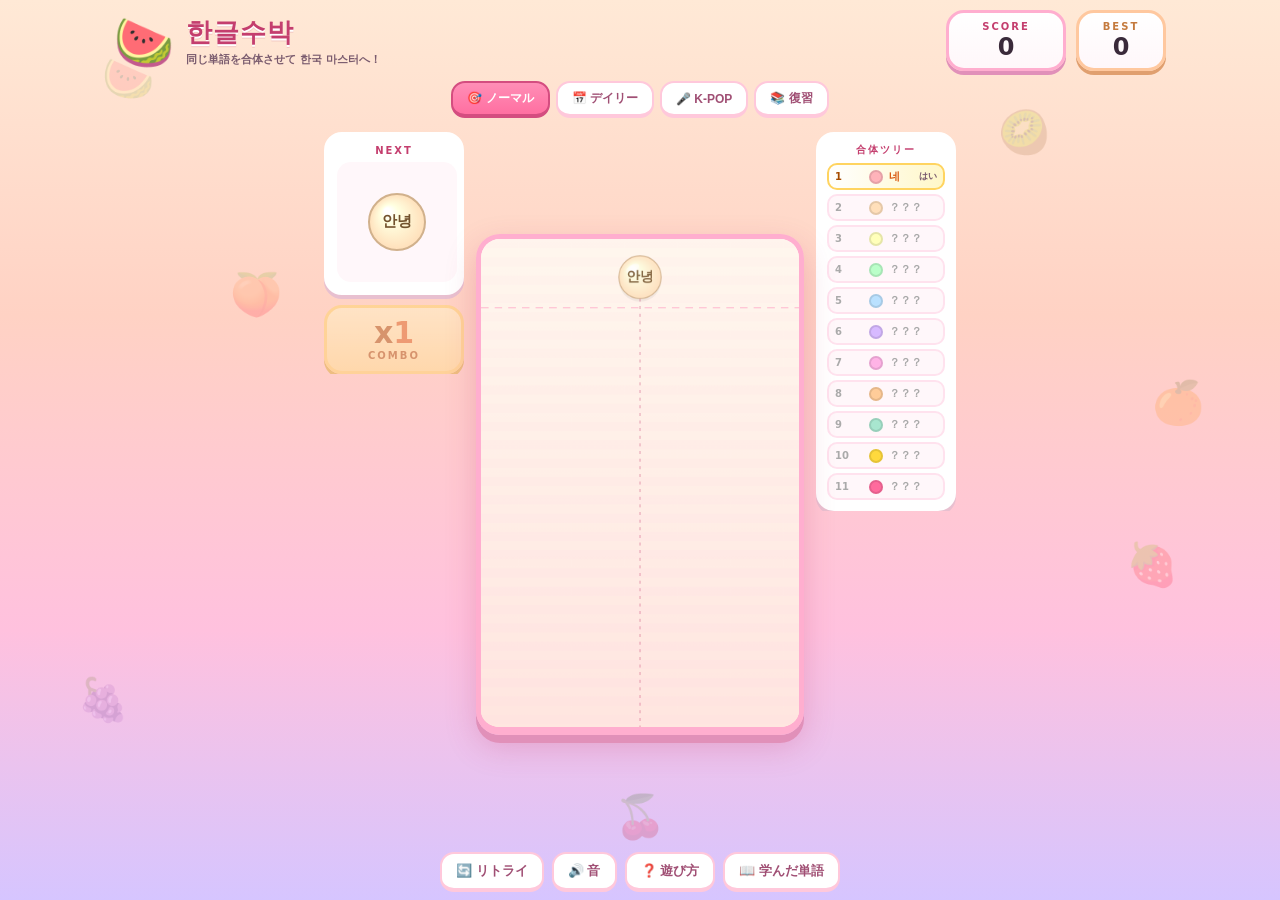
==== commit 2483d15c: "feat: 容器とスイカのサイズを現在の70%に縮小 ユーザー要望「容器のサイズとスイカのサイズを今の7割に小さく」対応。 fitCanvasWrap で計算後の幅・高さに SCALE=0.7 を乗じ" ====
--- a/index.html
+++ b/index.html
@@ -4,7 +4,7 @@
 <meta charset="UTF-8">
 <meta name="viewport" content="width=device-width,initial-scale=1.0,maximum-scale=1.0,user-scalable=no">
 <title>한글수박 · ハングルすいか</title>
-<link rel="stylesheet" href="css/styles.css?v=7">
+<link rel="stylesheet" href="css/styles.css?v=8">
 </head>
 <body>
 <div class="bg-deco"><span>🍉</span><span>🥝</span><span>🍑</span><span>🍓</span><span>🍇</span><span>🍒</span><span>🍊</span><span>🍋</span></div>
@@ -154,11 +154,11 @@
   </div>
 </div>
 
-<script src="js/data.js?v=7"></script>
-<script src="js/storage.js?v=7"></script>
-<script src="js/physics.js?v=7"></script>
-<script src="js/ui.js?v=7"></script>
-<script src="js/game.js?v=7"></script>
+<script src="js/data.js?v=8"></script>
+<script src="js/storage.js?v=8"></script>
+<script src="js/physics.js?v=8"></script>
+<script src="js/ui.js?v=8"></script>
+<script src="js/game.js?v=8"></script>
 <div id="debug-vp" style="position:fixed;top:env(safe-area-inset-top,0px);left:0;background:rgba(0,0,0,.85);color:#0f0;font:bold 12px monospace;padding:6px 8px;z-index:99999;pointer-events:none;display:none;border-bottom-right-radius:8px;line-height:1.4;max-width:100vw;white-space:pre-wrap"></div>
 <script>
 (function(){
--- a/css/styles.css
+++ b/css/styles.css
@@ -314,12 +314,12 @@
     box-shadow:0 0 6px rgba(255,170,80,.9), inset 0 0 0 1px #fff;
   }
 
-  /* Canvas: hard caps ensure margin around the container is always visible */
+  /* Canvas: hard caps + 70% sizing leaves clear margin around the container */
   .canvas-wrap{
     flex:0 1 auto;
     width:auto;
-    max-width:calc(100% - 16px);
-    max-height:60svh;       /* never more than 60% of small viewport */
+    max-width:calc(70% - 16px);  /* 70% of stage width */
+    max-height:42svh;            /* 70% of 60svh */
     min-height:0;
     margin:auto;            /* center inside stage with visible breathing room */
     align-self:center;
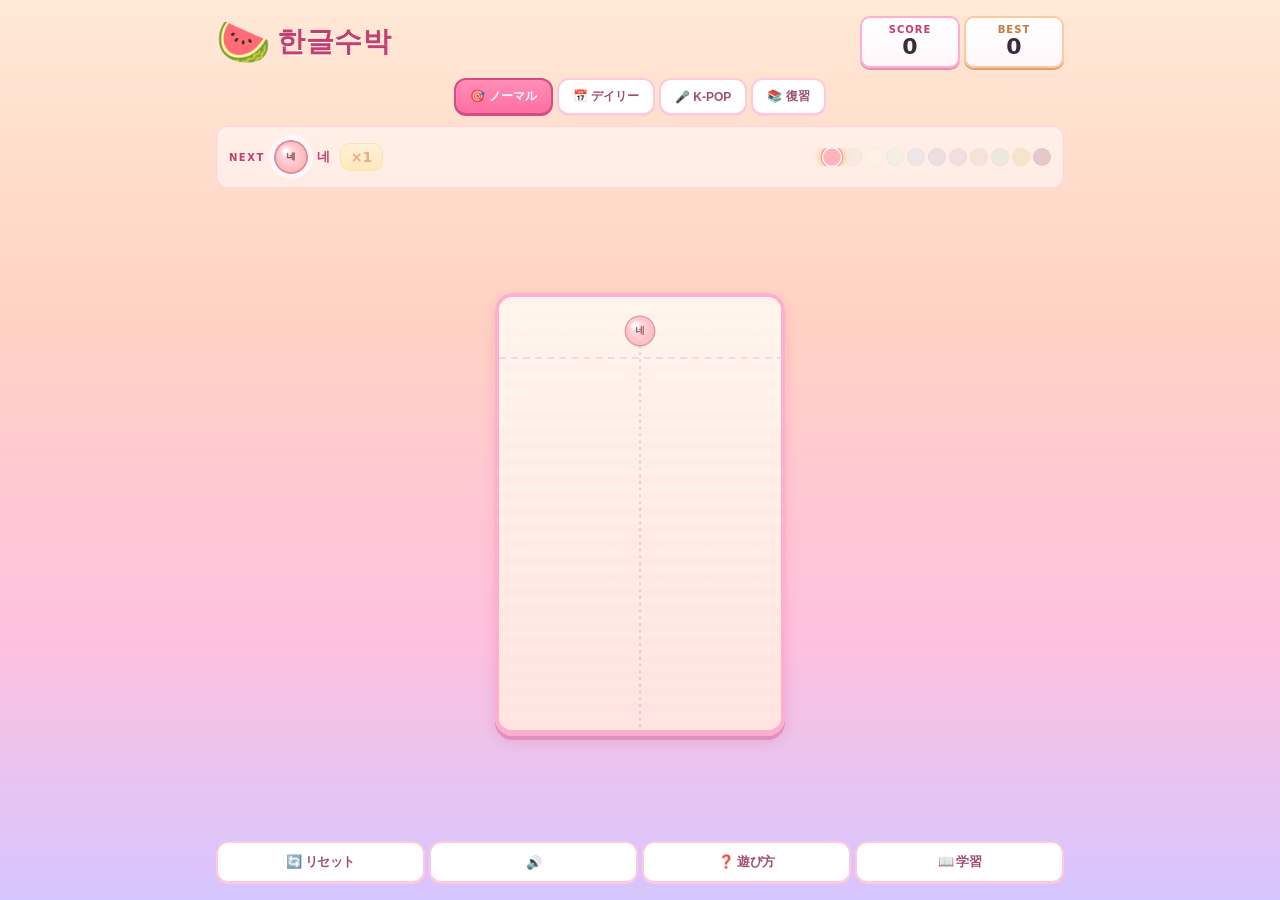
==== commit a6e53960: "refactor: 一からレスポンシブ対応で完全リライト 【新構造】 - mobile-first responsive design（@media min-width 480/768/1024） -" ====
--- a/index.html
+++ b/index.html
@@ -2,96 +2,56 @@
 <html lang="ja">
 <head>
 <meta charset="UTF-8">
-<meta name="viewport" content="width=device-width,initial-scale=1.0,maximum-scale=1.0,user-scalable=no">
+<meta name="viewport" content="width=device-width,initial-scale=1,maximum-scale=1,user-scalable=no">
 <title>한글수박 · ハングルすいか</title>
-<link rel="stylesheet" href="css/styles.css?v=8">
+<link rel="stylesheet" href="css/styles.css?v=10">
 </head>
 <body>
-<div class="bg-deco"><span>🍉</span><span>🥝</span><span>🍑</span><span>🍓</span><span>🍇</span><span>🍒</span><span>🍊</span><span>🍋</span></div>
 
-<div class="app">
+<header class="head">
+  <div class="title">
+    <span class="logo">🍉</span>
+    <h1>한글수박</h1>
+  </div>
+  <div class="scores">
+    <div class="score-box"><span class="lbl">SCORE</span><b id="score">0</b></div>
+    <div class="score-box small"><span class="lbl">BEST</span><b id="hi-score">0</b></div>
+  </div>
+</header>
 
-  <!-- Header -->
-  <header class="head">
-    <div class="title">
-      <span class="logo">🍉</span>
-      <div>
-        <h1>한글수박</h1>
-        <p>同じ単語を合体させて 한국 마스터へ！</p>
-      </div>
-    </div>
-    <div class="score-panel">
-      <div class="score-box">
-        <span class="lbl">SCORE</span>
-        <span class="val" id="score">0</span>
-      </div>
-      <div class="score-box small">
-        <span class="lbl">BEST</span>
-        <span class="val" id="hi-score">0</span>
-      </div>
-    </div>
-  </header>
+<nav class="modes">
+  <button class="mode-btn active" data-mode="normal">🎯 ノーマル</button>
+  <button class="mode-btn" data-mode="daily">📅 デイリー</button>
+  <button class="mode-btn" data-mode="kpop">🎤 K-POP</button>
+  <button class="mode-btn" data-mode="review">📚 復習</button>
+</nav>
 
-  <!-- Mode tabs -->
-  <div class="mode-tabs">
-    <button class="mode-btn active" data-mode="normal">🎯 ノーマル</button>
-    <button class="mode-btn" data-mode="daily">📅 デイリー</button>
-    <button class="mode-btn" data-mode="kpop">🎤 K-POP</button>
-    <button class="mode-btn" data-mode="review">📚 復習</button>
+<section class="info">
+  <div class="next-card">
+    <span class="next-lbl">NEXT</span>
+    <canvas id="next-canvas" width="60" height="60"></canvas>
+    <span class="next-word" id="next-word"></span>
   </div>
+  <div class="combo-card" id="combo-card">
+    <span class="combo-x">×<span id="combo-n">1</span></span>
+  </div>
+  <div class="tree-bar" id="tree-bar" title="合体ツリー（タップで詳細）"></div>
+</section>
 
-  <!-- Mobile-only compact info bar: NEXT + compact 合体ツリー dots -->
-  <div class="mobile-info" id="mobile-info">
-    <div class="mi-next">
-      <span class="mi-next-label">NEXT</span>
-      <canvas id="mi-next-canvas" width="60" height="60"></canvas>
-      <span class="mi-next-word" id="mi-next-word"></span>
-    </div>
-    <div class="mi-tree" id="mi-tree" title="合体ツリー（タップで詳細）"></div>
-  </div>
+<main class="board">
+  <canvas id="game" width="420" height="640"></canvas>
+  <div class="popups" id="popups"></div>
+  <div class="hover-card" id="hover-card"></div>
+</main>
 
-  <!-- Game stage -->
-  <main class="stage">
-    <!-- Side info L -->
-    <aside class="side-l">
-      <div class="next-card">
-        <div class="next-label">NEXT</div>
-        <canvas id="next-canvas" width="120" height="120"></canvas>
-      </div>
-      <div class="combo-card" id="combo-card">
-        <div class="combo-x">x<span id="combo-n">1</span></div>
-        <div class="combo-l">COMBO</div>
-      </div>
-    </aside>
+<footer class="tools">
+  <button class="tool-btn" id="btn-restart">🔄 リセット</button>
+  <button class="tool-btn" id="btn-mute">🔊</button>
+  <button class="tool-btn" id="btn-help">❓ 遊び方</button>
+  <button class="tool-btn" id="btn-glossary">📖 学習</button>
+</footer>
 
-    <!-- Canvas wrap -->
-    <div class="canvas-wrap" id="canvas-wrap">
-      <canvas id="game" width="420" height="640"></canvas>
-      <div class="floating-popups" id="popups"></div>
-      <div class="hover-card" id="hover-card"></div>
-    </div>
-
-    <!-- Side info R: chain ladder -->
-    <aside class="side-r">
-      <div class="chain-card">
-        <div class="chain-title">合体ツリー</div>
-        <div class="chain-list" id="chain-list"></div>
-      </div>
-    </aside>
-  </main>
-
-  <!-- Bottom toolbar -->
-  <div class="toolbar">
-    <button class="tool-btn" id="btn-restart">🔄 リトライ</button>
-    <button class="tool-btn" id="btn-mute">🔊 音</button>
-    <button class="tool-btn" id="btn-help">❓ 遊び方</button>
-    <button class="tool-btn" id="btn-tree">🌳 ツリー</button>
-    <button class="tool-btn" id="btn-glossary">📖 学んだ単語</button>
-  </div>
-
-</div>
-
-<!-- Game-over modal -->
+<!-- ===== Modals ===== -->
 <div class="modal" id="m-over">
   <div class="modal-card">
     <div class="emoji">💥</div>
@@ -99,7 +59,7 @@
     <div class="result-row">
       <div class="r-cell"><span class="r-l">SCORE</span><b id="r-score">0</b></div>
       <div class="r-cell"><span class="r-l">BEST</span><b id="r-best">0</b></div>
-      <div class="r-cell"><span class="r-l">最大合体</span><b id="r-max">Lv.1</b></div>
+      <div class="r-cell"><span class="r-l">最大Lv</span><b id="r-max">1</b></div>
     </div>
     <p class="learned-line">今回触れた単語: <span id="r-learned">0</span> 語</p>
     <div class="modal-btns">
@@ -109,18 +69,16 @@
   </div>
 </div>
 
-<!-- Help modal -->
 <div class="modal" id="m-help">
   <div class="modal-card">
     <div class="emoji">📖</div>
     <h2>遊び方</h2>
     <ul class="help-list">
-      <li><b>クリック / タップ</b>で単語を落とす</li>
-      <li>カーソルを動かして<b>落とす位置</b>を決める</li>
-      <li>同じ単語が触れると<b>合体して進化</b>！スコアと意味が表示</li>
-      <li>連続で合体すると<b>コンボ</b>でスコア倍増</li>
+      <li><b>タップ／クリック</b>で単語を落とす</li>
+      <li>同じ単語が触れると<b>合体して進化</b>します</li>
+      <li>連続合体で<b>コンボ</b>スコア倍増</li>
       <li>赤い線を超えるとゲームオーバー</li>
-      <li>合体後の単語に<b>ホバー</b>で意味と発音が出ます</li>
+      <li>合体後の単語にタップ／ホバーで意味と発音表示</li>
     </ul>
     <h3>モード</h3>
     <ul class="help-list">
@@ -133,17 +91,15 @@
   </div>
 </div>
 
-<!-- Chain (合体ツリー) modal — mainly for mobile; desktop sees side-r -->
-<div class="modal" id="m-chain">
+<div class="modal" id="m-tree">
   <div class="modal-card">
     <div class="emoji">🌳</div>
     <h2>合体ツリー</h2>
-    <div class="chain-list" id="chain-list-modal"></div>
-    <button class="btn-primary" onclick="UI.closeModal('m-chain')">閉じる</button>
+    <div class="chain-list" id="chain-list"></div>
+    <button class="btn-primary" onclick="UI.closeModal('m-tree')">閉じる</button>
   </div>
 </div>
 
-<!-- Glossary modal -->
 <div class="modal" id="m-glossary">
   <div class="modal-card big">
     <div class="emoji">📚</div>
@@ -154,51 +110,10 @@
   </div>
 </div>
 
-<script src="js/data.js?v=8"></script>
-<script src="js/storage.js?v=8"></script>
-<script src="js/physics.js?v=8"></script>
-<script src="js/ui.js?v=8"></script>
-<script src="js/game.js?v=8"></script>
-<div id="debug-vp" style="position:fixed;top:env(safe-area-inset-top,0px);left:0;background:rgba(0,0,0,.85);color:#0f0;font:bold 12px monospace;padding:6px 8px;z-index:99999;pointer-events:none;display:none;border-bottom-right-radius:8px;line-height:1.4;max-width:100vw;white-space:pre-wrap"></div>
-<script>
-(function(){
-  try {
-    if(!/[?&]debug=1/.test(location.search)) return;
-    var d = document.getElementById('debug-vp');
-    if(!d) return;
-    d.style.display = 'block';
-    d.textContent = 'init...';
-    function upd(){
-      try {
-        var vv = window.visualViewport;
-        var app = document.querySelector('.app');
-        var w = document.querySelector('.canvas-wrap');
-        var t = document.querySelector('.toolbar');
-        var wr = w ? w.getBoundingClientRect() : null;
-        var tr = t ? t.getBoundingClientRect() : null;
-        d.textContent =
-          'innerH:'+window.innerHeight+'\n'+
-          'visualVPh:'+(vv?Math.round(vv.height):'NONE')+'\n'+
-          'clientH:'+document.documentElement.clientHeight+'\n'+
-          '.app.h:'+(app?app.offsetHeight:'?')+'\n'+
-          'wrap:'+(wr?Math.round(wr.width)+'x'+Math.round(wr.height):'?')+'\n'+
-          'wrap.bot:'+(wr?Math.round(wr.bottom):'?')+'\n'+
-          'tool.top:'+(tr?Math.round(tr.top):'?')+'\n'+
-          'tool.bot:'+(tr?Math.round(tr.bottom):'?');
-      } catch(e){ d.textContent = 'ERR: '+e.message; }
-    }
-    upd();
-    setInterval(upd, 250);
-    window.addEventListener('resize', upd);
-    if(window.visualViewport){
-      window.visualViewport.addEventListener('resize', upd);
-      window.visualViewport.addEventListener('scroll', upd);
-    }
-  } catch(e){
-    var d2 = document.getElementById('debug-vp');
-    if(d2){ d2.style.display = 'block'; d2.textContent = 'INIT-ERR: '+e.message; }
-  }
-})();
-</script>
+<script src="js/data.js?v=10"></script>
+<script src="js/storage.js?v=10"></script>
+<script src="js/physics.js?v=10"></script>
+<script src="js/ui.js?v=10"></script>
+<script src="js/game.js?v=10"></script>
 </body>
 </html>
--- a/css/styles.css
+++ b/css/styles.css
@@ -1,375 +1,633 @@
-/* ===== Reset & base ===== */
-*{box-sizing:border-box;-webkit-tap-highlight-color:transparent;margin:0;padding:0}
-html,body{
-  height:100%;                              /* legacy fallback */
-  height:-webkit-fill-available;            /* iOS Safari (older) */
-  height:100svh;                            /* iOS Safari 15.4+ / modern: small viewport unit — guaranteed to fit even when chrome is fully visible */
-  overflow:hidden;
-  overscroll-behavior:none;                 /* block iOS Safari rubber-band */
-}
-body{
-  font-family:"Hiragino Maru Gothic ProN","Yu Gothic UI",-apple-system,system-ui,sans-serif;
-  background:linear-gradient(180deg,#ffe9d6 0%,#ffd2c4 35%,#ffc1de 70%,#d6c5ff 100%);
-  color:#3a2a3a;
-  user-select:none;
-  -webkit-user-select:none;
-  position:relative;
-}
-
-/* Floating fruit decoration */
-.bg-deco{position:fixed;inset:0;pointer-events:none;overflow:hidden;z-index:0}
-.bg-deco span{position:absolute;font-size:42px;opacity:.18;animation:float 14s linear infinite;filter:saturate(1.2)}
-.bg-deco span:nth-child(1){top:6%;left:8%;animation-duration:18s}
-.bg-deco span:nth-child(2){top:12%;left:78%;animation-duration:22s;animation-delay:-3s}
-.bg-deco span:nth-child(3){top:30%;left:18%;animation-duration:16s;animation-delay:-6s}
-.bg-deco span:nth-child(4){top:60%;left:88%;animation-duration:20s;animation-delay:-2s}
-.bg-deco span:nth-child(5){top:75%;left:6%;animation-duration:24s;animation-delay:-9s}
-.bg-deco span:nth-child(6){top:88%;left:48%;animation-duration:18s;animation-delay:-5s}
-.bg-deco span:nth-child(7){top:42%;left:90%;animation-duration:21s;animation-delay:-11s}
-.bg-deco span:nth-child(8){top:55%;left:42%;animation-duration:17s;animation-delay:-7s}
-@keyframes float{
-  0%{transform:translate(0,0) rotate(0deg)}
-  50%{transform:translate(30px,-20px) rotate(180deg)}
-  100%{transform:translate(0,0) rotate(360deg)}
-}
-
-.app{
-  /* Without viewport-fit=cover, iOS Safari naturally insets the layout from
-     the URL bar overlay and safe areas — no manual env() padding needed. */
-  position:relative;
-  z-index:1;
-  width:100%;
-  max-width:1080px;
-  margin:0 auto;
-  height:100%;
-  max-height:100%;
-  display:flex;flex-direction:column;
-  padding:10px 14px 8px;
-  overflow:hidden;
-}
-
-/* ===== Header ===== */
-.head{display:flex;align-items:center;justify-content:space-between;gap:12px;margin-bottom:10px}
-.title{display:flex;align-items:center;gap:12px}
-.logo{font-size:48px;filter:drop-shadow(0 4px 0 #c45a8e);animation:bob 2.6s ease-in-out infinite}
-@keyframes bob{0%,100%{transform:translateY(0)}50%{transform:translateY(-6px)}}
-.title h1{font-size:26px;letter-spacing:1px;color:#c43e6e;font-weight:900;text-shadow:0 2px 0 #fff,0 3px 0 rgba(196,62,110,.18)}
-.title p{font-size:11px;color:#7a5b6e;margin-top:2px;font-weight:700}
-
-.score-panel{display:flex;gap:10px}
-.score-box{
-  background:linear-gradient(180deg,#fff 0%,#fff7fa 100%);
-  border:3px solid #ffaecf;
-  border-radius:18px;
-  padding:8px 16px;
-  min-width:120px;
-  text-align:center;
-  box-shadow:0 4px 0 #e190b9;
-}
-.score-box.small{min-width:90px;border-color:#ffc89f;box-shadow:0 4px 0 #e09f6f}
-.score-box .lbl{display:block;font-size:10px;font-weight:900;color:#c43e6e;letter-spacing:2px}
-.score-box.small .lbl{color:#c47a3e}
-.score-box .val{display:block;font-size:24px;font-weight:900;color:#3a2a3a;line-height:1.1;margin-top:2px;font-variant-numeric:tabular-nums}
-
-/* ===== Mode tabs ===== */
-.mode-tabs{display:flex;gap:6px;margin-bottom:8px;flex-wrap:wrap;justify-content:center}
-.mode-btn{
-  background:#fff;border:2px solid #ffc8db;border-bottom-width:4px;color:#a04f74;
-  padding:7px 14px;border-radius:14px;font-weight:900;font-size:12px;cursor:pointer;
-  transition:transform .1s;
-}
-.mode-btn:active{transform:translateY(2px);border-bottom-width:2px}
-.mode-btn.active{background:linear-gradient(180deg,#ff8eb6,#ff6fa1);color:#fff;border-color:#d44d80}
-
-/* ===== Stage ===== */
-.stage{flex:1;display:flex;gap:12px;justify-content:center;align-items:center;min-height:0;min-width:0;overflow:hidden}
-.canvas-wrap{
-  position:relative;
-  z-index:1;
-  background:linear-gradient(180deg,#fffaf3 0%,#fff0e0 100%);
-  border:5px solid #ffaecf;
-  border-bottom-width:8px;
-  border-radius:24px;
-  box-shadow:0 8px 0 #e190b9, 0 12px 30px rgba(196,62,110,.25);
-  overflow:hidden;
-  /* size is JS-calculated; fall back to aspect-ratio if JS hasn't run yet */
-  aspect-ratio: 420 / 640;
-  max-height:100%;
-  max-width:100%;
-  flex:0 0 auto;
-}
-#game{display:block;width:100%;height:100%;touch-action:none}
-@media (hover:hover) and (pointer:fine){ #game{cursor:none} }
-
-/* Aside cards */
-.side-l,.side-r{display:flex;flex-direction:column;gap:10px;width:140px;flex-shrink:0;padding-top:6px;align-self:flex-start;max-height:100%;overflow:hidden}
-.next-card,.combo-card,.chain-card{
-  background:#fff;border:3px solid #fff;border-radius:18px;padding:10px;
-  box-shadow:0 4px 0 #e8c0d0;
-}
-.next-label,.chain-title{font-size:10px;font-weight:900;color:#c43e6e;letter-spacing:2px;text-align:center;margin-bottom:6px}
-#next-canvas{display:block;margin:0 auto;border-radius:14px;background:#fff7fa}
-
-.combo-card{text-align:center;background:linear-gradient(180deg,#fff7c8,#ffe28a);border-color:#ffd460;box-shadow:0 4px 0 #d9a82a;transition:transform .15s,opacity .25s;opacity:.45}
-.combo-card.active{opacity:1;transform:scale(1.05)}
-.combo-x{font-size:30px;font-weight:900;color:#a64b00;line-height:1}
-.combo-x span{color:#d9580e}
-.combo-l{font-size:10px;font-weight:900;color:#a64b00;letter-spacing:2px;margin-top:2px}
-
-.chain-card{padding:8px;max-height:100%;overflow-y:auto;min-height:0}
-.chain-list{display:flex;flex-direction:column;gap:4px}
-.chain-row{
-  display:flex;align-items:center;gap:6px;padding:4px 6px;border-radius:10px;
-  background:#fff7fa;border:2px solid #ffe2ee;font-size:11px;
-}
-.chain-row.unlocked{background:linear-gradient(90deg,#fff,#fff7c8);border-color:#ffd460}
-.chain-row.unlocked .ch-w{color:#d9580e}
-.chain-row .ch-lv{font-size:10px;font-weight:900;color:#aaa;width:28px}
-.chain-row.unlocked .ch-lv{color:#a64b00}
-.chain-row .ch-dot{width:14px;height:14px;border-radius:50%;flex-shrink:0;border:2px solid rgba(0,0,0,.1)}
-.chain-row .ch-w{font-size:11px;font-weight:900;color:#aaa;flex:1;overflow:hidden;text-overflow:ellipsis;white-space:nowrap}
-.chain-row .ch-m{font-size:9px;color:#aaa;margin-left:auto;font-weight:700}
-.chain-row.unlocked .ch-m{color:#7a5b6e}
-
-/* Hover card (over canvas) */
-.hover-card{
-  position:fixed;background:rgba(58,42,58,.96);color:#fff;padding:8px 12px;border-radius:12px;font-size:12px;
-  font-weight:700;pointer-events:none;z-index:60;display:none;line-height:1.5;max-width:220px;
-  box-shadow:0 6px 16px rgba(0,0,0,.3);transform:translate(-50%,-110%);white-space:nowrap;
-}
-.hover-card b{color:#ffc8e0;font-size:14px}
-.hover-card .meaning{color:#fff;display:block;font-weight:800}
-.hover-card .roma{color:#aac8ff;font-size:10px;display:block;margin-top:2px;font-weight:600}
-
-/* Score popups */
-.floating-popups{position:fixed;inset:0;pointer-events:none;overflow:hidden;z-index:55}
-.pop-score{
-  position:absolute;font-weight:900;font-size:18px;color:#ff5e8c;
-  text-shadow:0 2px 0 #fff,0 0 8px rgba(255,94,140,.4);
-  animation:popScore 1s ease-out forwards;pointer-events:none;
-}
-.pop-score.combo{color:#ff8c2e;font-size:22px;text-shadow:0 2px 0 #fff,0 0 12px rgba(255,140,46,.6)}
-@keyframes popScore{
-  0%{transform:translateY(0) scale(.7);opacity:0}
-  20%{transform:translateY(-10px) scale(1.2);opacity:1}
-  100%{transform:translateY(-60px) scale(1);opacity:0}
-}
-
-/* Toolbar */
-.toolbar{display:flex;gap:8px;justify-content:center;margin-top:10px;flex-wrap:wrap}
-.tool-btn{
-  background:#fff;border:2px solid #ffc8db;border-bottom-width:4px;color:#a04f74;
-  padding:8px 14px;border-radius:14px;font-weight:900;font-size:13px;cursor:pointer;
-  transition:transform .1s;
-}
-.tool-btn:active{transform:translateY(2px);border-bottom-width:2px}
-
-/* Modal */
-.modal{
-  position:fixed;inset:0;background:rgba(58,42,58,.55);display:none;
-  align-items:center;justify-content:center;z-index:100;padding:20px;
-  backdrop-filter:blur(6px);
-}
-.modal.show{display:flex;animation:fadeIn .25s}
-@keyframes fadeIn{from{opacity:0}to{opacity:1}}
-.modal-card{
-  background:linear-gradient(180deg,#fff,#fff7fa);
-  border-radius:24px;padding:28px 24px 22px;max-width:400px;width:100%;
-  text-align:center;box-shadow:0 12px 40px rgba(0,0,0,.3);
-  animation:popIn .3s cubic-bezier(.2,1.6,.5,1);
-}
-.modal-card.big{max-width:560px}
-@keyframes popIn{from{transform:scale(.7);opacity:0}to{transform:scale(1);opacity:1}}
-.modal-card .emoji{font-size:56px;line-height:1;margin-bottom:6px}
-.modal-card h2{font-size:22px;color:#c43e6e;margin-bottom:14px;font-weight:900}
-.modal-card h3{font-size:14px;color:#c43e6e;margin:14px 0 8px;font-weight:900}
-
-.result-row{display:flex;gap:10px;margin:12px 0;justify-content:center}
-.r-cell{
-  background:#fff7fa;border:2px solid #ffc8db;border-radius:14px;padding:10px 14px;flex:1;
-}
-.r-cell .r-l{display:block;font-size:10px;font-weight:900;color:#c43e6e;letter-spacing:2px}
-.r-cell b{display:block;font-size:20px;color:#3a2a3a;font-weight:900;margin-top:2px}
-.learned-line{font-size:13px;color:#7a5b6e;margin:10px 0 14px;font-weight:700}
-.learned-line span{color:#c43e6e;font-weight:900;font-size:16px}
-
-.help-list{text-align:left;margin:6px 0 14px;padding-left:20px;font-size:13px;color:#3a2a3a;line-height:1.8}
-.help-list b{color:#c43e6e}
-
-.modal-btns{display:flex;gap:10px;margin-top:8px}
-.btn-primary{
-  flex:1;background:linear-gradient(180deg,#ff8eb6,#ff5e8c);color:#fff;border:none;border-radius:14px;
-  padding:14px;font-weight:900;font-size:15px;cursor:pointer;box-shadow:0 4px 0 #c8366f;
-}
-.btn-primary:active{transform:translateY(2px);box-shadow:0 2px 0 #c8366f}
-.btn-secondary{
-  flex:1;background:#fff;border:2px solid #ffc8db;border-bottom-width:4px;color:#a04f74;
-  border-radius:14px;padding:12px;font-weight:900;font-size:14px;cursor:pointer;
-}
-.btn-secondary:active{transform:translateY(2px);border-bottom-width:2px}
+/* ============================================================
+ * 한글수박 — Mobile-first responsive layout
+ * ============================================================
+ * Layout strategy:
+ *   <body> is a vertical flexbox of fixed sections + .board (1fr).
+ *   100svh on body guarantees fit on iOS Safari with chrome visible.
+ *   No position:fixed, no JS height overrides — pure CSS.
+ *   The canvas is sized via JS once per resize for pixel-perfect aspect ratio.
+ * ============================================================ */
+
+/* === Reset === */
+*,
+*::before,
+*::after {
+  box-sizing: border-box;
+  margin: 0;
+  padding: 0;
+  -webkit-tap-highlight-color: transparent;
+}
+
+/* === Page === */
+html, body {
+  height: 100%;                           /* legacy */
+  height: -webkit-fill-available;         /* iOS Safari fallback */
+  height: 100svh;                         /* modern: small viewport — fits with chrome shown */
+  overflow: hidden;
+  overscroll-behavior: none;
+}
+
+body {
+  display: flex;
+  flex-direction: column;
+  gap: 6px;
+  padding: 8px 8px 6px;
+  font-family: "Hiragino Maru Gothic ProN", "Yu Gothic UI", -apple-system, system-ui, sans-serif;
+  color: #3a2a3a;
+  background: linear-gradient(180deg, #ffe9d6 0%, #ffd2c4 35%, #ffc1de 70%, #d6c5ff 100%);
+  user-select: none;
+  -webkit-user-select: none;
+}
+
+/* Section sizing — fixed sections vs. flex-grow board */
+.head, .modes, .info, .tools { flex: 0 0 auto; }
+.board {
+  flex: 1 1 auto;
+  min-height: 0;
+  display: flex;
+  align-items: center;
+  justify-content: center;
+  position: relative;
+}
+
+/* === Header === */
+.head {
+  display: flex;
+  align-items: center;
+  justify-content: space-between;
+  gap: 8px;
+}
+.title {
+  display: flex;
+  align-items: center;
+  gap: 6px;
+  min-width: 0;
+}
+.logo {
+  font-size: 24px;
+  flex-shrink: 0;
+}
+.title h1 {
+  font-size: 16px;
+  color: #c43e6e;
+  font-weight: 900;
+  letter-spacing: 0.5px;
+  white-space: nowrap;
+  text-shadow: 0 1px 0 #fff;
+}
+.scores {
+  display: flex;
+  gap: 4px;
+  flex-shrink: 0;
+}
+.score-box {
+  background: linear-gradient(180deg, #fff 0%, #fff7fa 100%);
+  border: 2px solid #ffaecf;
+  border-radius: 10px;
+  padding: 2px 8px;
+  text-align: center;
+  box-shadow: 0 2px 0 #e190b9;
+  min-width: 56px;
+}
+.score-box.small {
+  border-color: #ffc89f;
+  box-shadow: 0 2px 0 #e09f6f;
+}
+.score-box .lbl {
+  display: block;
+  font-size: 8px;
+  font-weight: 900;
+  color: #c43e6e;
+  letter-spacing: 1px;
+}
+.score-box.small .lbl { color: #c47a3e; }
+.score-box b {
+  display: block;
+  font-size: 14px;
+  font-weight: 900;
+  color: #3a2a3a;
+  line-height: 1.1;
+  font-variant-numeric: tabular-nums;
+}
+
+/* === Mode tabs === */
+.modes {
+  display: flex;
+  gap: 4px;
+  justify-content: center;
+  flex-wrap: nowrap;
+  overflow-x: auto;
+  scrollbar-width: none;
+}
+.modes::-webkit-scrollbar { display: none; }
+.mode-btn {
+  background: #fff;
+  border: 2px solid #ffc8db;
+  border-bottom-width: 3px;
+  color: #a04f74;
+  padding: 5px 9px;
+  border-radius: 10px;
+  font-weight: 900;
+  font-size: 10px;
+  cursor: pointer;
+  white-space: nowrap;
+  flex-shrink: 0;
+  transition: transform 0.1s;
+}
+.mode-btn:active {
+  transform: translateY(1px);
+  border-bottom-width: 2px;
+}
+.mode-btn.active {
+  background: linear-gradient(180deg, #ff8eb6, #ff6fa1);
+  color: #fff;
+  border-color: #d44d80;
+}
+
+/* === Info bar (NEXT + COMBO + Tree dots) === */
+.info {
+  display: flex;
+  align-items: center;
+  gap: 6px;
+  padding: 4px 6px;
+  background: rgba(255, 255, 255, 0.5);
+  border: 1.5px solid #ffd2e1;
+  border-radius: 12px;
+}
+.next-card {
+  display: flex;
+  align-items: center;
+  gap: 4px;
+  flex-shrink: 0;
+}
+.next-lbl {
+  font-size: 8px;
+  font-weight: 900;
+  color: #c43e6e;
+  letter-spacing: 1px;
+}
+#next-canvas {
+  width: 28px;
+  height: 28px;
+  border-radius: 50%;
+  background: #fff7fa;
+}
+.next-word {
+  font-size: 10px;
+  font-weight: 900;
+  color: #c43e6e;
+  max-width: 70px;
+  overflow: hidden;
+  text-overflow: ellipsis;
+  white-space: nowrap;
+}
+.combo-card {
+  font-size: 10px;
+  font-weight: 900;
+  color: #a64b00;
+  background: linear-gradient(180deg, #fff7c8, #ffe28a);
+  border: 1.5px solid #ffd460;
+  border-radius: 8px;
+  padding: 2px 6px;
+  opacity: 0.45;
+  flex-shrink: 0;
+  transition: transform 0.15s, opacity 0.25s;
+}
+.combo-card.active {
+  opacity: 1;
+  transform: scale(1.05);
+}
+.combo-x { color: #d9580e; }
+.tree-bar {
+  display: flex;
+  align-items: center;
+  gap: 3px;
+  flex: 1 1 auto;
+  justify-content: flex-end;
+  overflow-x: auto;
+  -webkit-overflow-scrolling: touch;
+  scrollbar-width: none;
+  cursor: pointer;
+}
+.tree-bar::-webkit-scrollbar { display: none; }
+.tree-dot {
+  width: 12px;
+  height: 12px;
+  border-radius: 50%;
+  border: 1.5px solid rgba(0, 0, 0, 0.08);
+  flex-shrink: 0;
+  opacity: 0.35;
+  filter: grayscale(0.6);
+}
+.tree-dot.unlocked {
+  opacity: 1;
+  filter: none;
+  box-shadow: 0 0 4px rgba(255, 255, 255, 0.7);
+}
+.tree-dot.peak {
+  transform: scale(1.25);
+  box-shadow: 0 0 6px rgba(255, 170, 80, 0.9), inset 0 0 0 1px #fff;
+}
+
+/* === Game board === */
+#game {
+  /* JS sets explicit width/height for pixel-perfect aspect-ratio fit.
+     Falls back to these CSS defaults if JS hasn't run yet. */
+  display: block;
+  max-width: 100%;
+  max-height: 100%;
+  border: 4px solid #ffaecf;
+  border-bottom-width: 6px;
+  border-radius: 18px;
+  background: linear-gradient(180deg, #fffaf3 0%, #fff0e0 100%);
+  box-shadow: 0 4px 0 #e190b9, 0 6px 14px rgba(196, 62, 110, 0.18);
+  touch-action: none;
+}
+@media (hover: hover) and (pointer: fine) {
+  #game { cursor: none; }
+}
+
+.popups {
+  position: fixed;
+  inset: 0;
+  pointer-events: none;
+  overflow: hidden;
+  z-index: 55;
+}
+.pop-score {
+  position: absolute;
+  font-weight: 900;
+  font-size: 16px;
+  color: #ff5e8c;
+  text-shadow: 0 2px 0 #fff, 0 0 8px rgba(255, 94, 140, 0.4);
+  animation: popScore 1s ease-out forwards;
+  pointer-events: none;
+}
+.pop-score.combo {
+  color: #ff8c2e;
+  font-size: 20px;
+  text-shadow: 0 2px 0 #fff, 0 0 12px rgba(255, 140, 46, 0.6);
+}
+@keyframes popScore {
+  0%   { transform: translateY(0) scale(0.7); opacity: 0; }
+  20%  { transform: translateY(-10px) scale(1.2); opacity: 1; }
+  100% { transform: translateY(-60px) scale(1); opacity: 0; }
+}
+
+.hover-card {
+  position: fixed;
+  background: rgba(58, 42, 58, 0.96);
+  color: #fff;
+  padding: 6px 10px;
+  border-radius: 10px;
+  font-size: 11px;
+  font-weight: 700;
+  pointer-events: none;
+  z-index: 60;
+  display: none;
+  line-height: 1.4;
+  max-width: 80vw;
+  box-shadow: 0 6px 16px rgba(0, 0, 0, 0.3);
+  transform: translate(-50%, -110%);
+  white-space: normal;
+}
+.hover-card b { color: #ffc8e0; font-size: 13px; }
+.hover-card .meaning { color: #fff; display: block; font-weight: 800; }
+.hover-card .roma {
+  color: #aac8ff;
+  font-size: 9px;
+  display: block;
+  margin-top: 2px;
+  font-weight: 600;
+}
+
+/* === Toolbar === */
+.tools {
+  display: flex;
+  gap: 4px;
+  justify-content: center;
+  flex-wrap: nowrap;
+}
+.tool-btn {
+  background: #fff;
+  border: 2px solid #ffc8db;
+  border-bottom-width: 3px;
+  color: #a04f74;
+  padding: 6px 4px;
+  border-radius: 10px;
+  font-weight: 900;
+  font-size: 10px;
+  cursor: pointer;
+  flex: 1 1 0;
+  min-width: 0;
+  white-space: nowrap;
+  letter-spacing: -0.5px;
+  transition: transform 0.1s;
+}
+.tool-btn:active {
+  transform: translateY(1px);
+  border-bottom-width: 2px;
+}
+
+/* === Modals === */
+.modal {
+  position: fixed;
+  inset: 0;
+  background: rgba(58, 42, 58, 0.55);
+  display: none;
+  align-items: center;
+  justify-content: center;
+  z-index: 100;
+  padding: 16px;
+  backdrop-filter: blur(6px);
+}
+.modal.show { display: flex; animation: fadeIn 0.25s; }
+@keyframes fadeIn {
+  from { opacity: 0; }
+  to   { opacity: 1; }
+}
+.modal-card {
+  background: linear-gradient(180deg, #fff, #fff7fa);
+  border-radius: 18px;
+  padding: 20px 16px 16px;
+  max-width: 400px;
+  width: 100%;
+  text-align: center;
+  box-shadow: 0 12px 40px rgba(0, 0, 0, 0.3);
+  animation: popIn 0.3s cubic-bezier(0.2, 1.6, 0.5, 1);
+  max-height: calc(100svh - 32px);
+  overflow-y: auto;
+}
+.modal-card.big { max-width: 560px; }
+@keyframes popIn {
+  from { transform: scale(0.7); opacity: 0; }
+  to   { transform: scale(1);   opacity: 1; }
+}
+.modal-card .emoji { font-size: 48px; line-height: 1; margin-bottom: 4px; }
+.modal-card h2 {
+  font-size: 18px;
+  color: #c43e6e;
+  margin-bottom: 12px;
+  font-weight: 900;
+}
+.modal-card h3 {
+  font-size: 13px;
+  color: #c43e6e;
+  margin: 12px 0 6px;
+  font-weight: 900;
+}
+
+.result-row {
+  display: flex;
+  gap: 8px;
+  margin: 10px 0;
+  justify-content: center;
+}
+.r-cell {
+  background: #fff7fa;
+  border: 2px solid #ffc8db;
+  border-radius: 12px;
+  padding: 8px 10px;
+  flex: 1;
+}
+.r-cell .r-l {
+  display: block;
+  font-size: 9px;
+  font-weight: 900;
+  color: #c43e6e;
+  letter-spacing: 1px;
+}
+.r-cell b {
+  display: block;
+  font-size: 18px;
+  color: #3a2a3a;
+  font-weight: 900;
+  margin-top: 2px;
+}
+.learned-line {
+  font-size: 12px;
+  color: #7a5b6e;
+  margin: 8px 0 12px;
+  font-weight: 700;
+}
+.learned-line span {
+  color: #c43e6e;
+  font-weight: 900;
+  font-size: 14px;
+}
+
+.help-list {
+  text-align: left;
+  margin: 6px 0 12px;
+  padding-left: 18px;
+  font-size: 12px;
+  color: #3a2a3a;
+  line-height: 1.7;
+}
+.help-list b { color: #c43e6e; }
+
+.modal-btns {
+  display: flex;
+  gap: 8px;
+  margin-top: 6px;
+}
+.btn-primary {
+  flex: 1;
+  background: linear-gradient(180deg, #ff8eb6, #ff5e8c);
+  color: #fff;
+  border: none;
+  border-radius: 12px;
+  padding: 12px;
+  font-weight: 900;
+  font-size: 14px;
+  cursor: pointer;
+  box-shadow: 0 3px 0 #c8366f;
+}
+.btn-primary:active {
+  transform: translateY(1px);
+  box-shadow: 0 2px 0 #c8366f;
+}
+.btn-secondary {
+  flex: 1;
+  background: #fff;
+  border: 2px solid #ffc8db;
+  border-bottom-width: 3px;
+  color: #a04f74;
+  border-radius: 12px;
+  padding: 10px;
+  font-weight: 900;
+  font-size: 13px;
+  cursor: pointer;
+}
+.btn-secondary:active {
+  transform: translateY(1px);
+  border-bottom-width: 2px;
+}
+
+/* Chain ladder list (in modal) */
+.chain-list {
+  display: flex;
+  flex-direction: column;
+  gap: 4px;
+  max-height: 50vh;
+  overflow-y: auto;
+  margin-bottom: 12px;
+}
+.chain-row {
+  display: flex;
+  align-items: center;
+  gap: 6px;
+  padding: 4px 6px;
+  border-radius: 10px;
+  background: #fff7fa;
+  border: 2px solid #ffe2ee;
+  font-size: 11px;
+}
+.chain-row.unlocked {
+  background: linear-gradient(90deg, #fff, #fff7c8);
+  border-color: #ffd460;
+}
+.chain-row .ch-lv {
+  font-size: 10px;
+  font-weight: 900;
+  color: #aaa;
+  width: 24px;
+}
+.chain-row.unlocked .ch-lv { color: #a64b00; }
+.chain-row .ch-dot {
+  width: 12px;
+  height: 12px;
+  border-radius: 50%;
+  flex-shrink: 0;
+  border: 2px solid rgba(0, 0, 0, 0.1);
+}
+.chain-row .ch-w {
+  font-size: 11px;
+  font-weight: 900;
+  color: #aaa;
+  flex: 1;
+  overflow: hidden;
+  text-overflow: ellipsis;
+  white-space: nowrap;
+}
+.chain-row.unlocked .ch-w { color: #d9580e; }
+.chain-row .ch-m {
+  font-size: 9px;
+  color: #aaa;
+  margin-left: auto;
+  font-weight: 700;
+}
+.chain-row.unlocked .ch-m { color: #7a5b6e; }
 
 /* Glossary */
-.glossary-stats{display:flex;gap:8px;margin-bottom:14px;justify-content:center;flex-wrap:wrap}
-.glossary-stats .gs{background:#fff7fa;border:2px solid #ffc8db;border-radius:12px;padding:8px 12px;font-size:11px;font-weight:900;color:#a04f74}
-.glossary-stats .gs b{color:#c43e6e;font-size:14px;display:block}
-.glossary-list{display:grid;grid-template-columns:repeat(auto-fill,minmax(140px,1fr));gap:8px;max-height:360px;overflow-y:auto;padding:4px}
-.gloss-item{
-  background:#fff;border:2px solid #ffe2ee;border-radius:12px;padding:8px 10px;text-align:left;
-  font-size:11px;
-}
-.gloss-item.locked{opacity:.4;filter:grayscale(.6)}
-.gloss-item .gko{font-size:14px;font-weight:900;color:#c43e6e;display:block}
-.gloss-item .gja{color:#7a5b6e;font-weight:700;display:block;margin-top:2px}
-.gloss-item .gn{font-size:9px;color:#aaa;font-weight:900;display:block;margin-top:3px;letter-spacing:1px}
-
-/* Tree button hidden by default — only shown on mobile */
-#btn-tree{display:none}
-
-/* Mobile-only compact info bar (hidden on desktop) */
-.mobile-info{display:none}
-
-/* Responsive */
-@media (max-width: 760px){
-  .side-l,.side-r{width:110px}
-  .next-card{padding:6px}
-  #next-canvas{width:88px;height:88px}
-  .combo-x{font-size:22px}
-  .chain-card{max-height:100%}
-  .chain-row .ch-m{display:none}
-  .title h1{font-size:20px}
-  .title p{display:none}
-  .logo{font-size:36px}
-  .score-box{padding:6px 12px;min-width:92px}
-  .score-box .val{font-size:20px}
-  .score-box.small{min-width:72px}
-}
-
-/* ===== Mobile (portrait phones) — vertical stacking ===== */
-@media (max-width: 640px){
-  /* Show the tree button only on mobile */
-  #btn-tree{display:inline-flex;align-items:center;justify-content:center}
-
-  .app{padding:6px 8px 6px}
-  .head{margin-bottom:4px;gap:6px}
-  .title{gap:6px;flex-shrink:1;min-width:0}
-  .title h1{font-size:16px;letter-spacing:0;white-space:nowrap}
-  .title p{display:none}
-  .logo{font-size:24px;animation:none;filter:drop-shadow(0 2px 0 #c45a8e)}
-  .score-panel{gap:4px;flex-shrink:0}
-  .score-box{padding:3px 8px;min-width:auto;border-width:2px;border-radius:12px;box-shadow:0 2px 0 #e190b9}
-  .score-box.small{box-shadow:0 2px 0 #e09f6f}
-  .score-box .lbl{font-size:8px;letter-spacing:1px}
-  .score-box .val{font-size:14px}
-  .mode-tabs{gap:3px;margin-bottom:4px}
-  .mode-btn{padding:4px 8px;font-size:10px;border-radius:10px;border-bottom-width:3px}
-
-  /* Stack vertically; canvas takes ALL remaining vertical space */
-  .stage{flex-direction:column;gap:4px;align-items:stretch;overflow:visible}
-
-  /* Hide both side panels — replaced by .mobile-info compact bar above */
-  .side-l,.side-r{display:none}
-
-  /* Compact info bar: NEXT preview + 11-dot 合体ツリー progress */
-  .mobile-info{
-    display:flex;align-items:center;gap:8px;
-    padding:4px 8px;margin-bottom:4px;
-    background:rgba(255,255,255,.55);
-    border:1.5px solid #ffd2e1;
-    border-radius:14px;
-    flex-shrink:0;
+.glossary-stats {
+  display: flex;
+  gap: 6px;
+  margin-bottom: 10px;
+  justify-content: center;
+  flex-wrap: wrap;
+}
+.glossary-stats .gs {
+  background: #fff7fa;
+  border: 2px solid #ffc8db;
+  border-radius: 10px;
+  padding: 6px 10px;
+  font-size: 10px;
+  font-weight: 900;
+  color: #a04f74;
+}
+.glossary-stats .gs b {
+  color: #c43e6e;
+  font-size: 12px;
+  display: block;
+}
+.glossary-list {
+  display: grid;
+  grid-template-columns: repeat(auto-fill, minmax(110px, 1fr));
+  gap: 6px;
+  max-height: 50vh;
+  overflow-y: auto;
+  padding: 4px;
+  margin-bottom: 12px;
+}
+.gloss-item {
+  background: #fff;
+  border: 2px solid #ffe2ee;
+  border-radius: 10px;
+  padding: 6px 8px;
+  text-align: left;
+  font-size: 10px;
+}
+.gloss-item.locked { opacity: 0.4; filter: grayscale(0.6); }
+.gloss-item .gko {
+  font-size: 12px;
+  font-weight: 900;
+  color: #c43e6e;
+  display: block;
+}
+.gloss-item .gja {
+  color: #7a5b6e;
+  font-weight: 700;
+  display: block;
+  margin-top: 2px;
+}
+.gloss-item .gn {
+  font-size: 8px;
+  color: #aaa;
+  font-weight: 900;
+  display: block;
+  margin-top: 2px;
+  letter-spacing: 1px;
+}
+
+/* ===========================================================
+ * Responsive breakpoints
+ * =========================================================== */
+
+/* Larger phones / small tablets */
+@media (min-width: 480px) {
+  body { padding: 12px 12px 10px; gap: 8px; }
+  .title h1 { font-size: 20px; }
+  .logo { font-size: 32px; }
+  .score-box { padding: 4px 12px; min-width: 80px; }
+  .score-box .lbl { font-size: 9px; }
+  .score-box b { font-size: 18px; }
+  .mode-btn { padding: 6px 12px; font-size: 11px; border-radius: 12px; }
+  .info { padding: 6px 10px; gap: 8px; }
+  #next-canvas { width: 36px; height: 36px; }
+  .next-lbl { font-size: 9px; }
+  .next-word { font-size: 12px; max-width: 100px; }
+  .combo-card { font-size: 12px; padding: 4px 8px; border-radius: 10px; }
+  .tree-dot { width: 14px; height: 14px; }
+  .tool-btn { padding: 8px 6px; font-size: 12px; border-radius: 12px; }
+}
+
+/* Tablets */
+@media (min-width: 768px) {
+  body { padding: 16px; gap: 10px; max-width: 720px; margin: 0 auto; }
+  .title h1 { font-size: 24px; }
+  .logo { font-size: 40px; animation: bob 2.6s ease-in-out infinite; }
+  @keyframes bob {
+    0%, 100% { transform: translateY(0); }
+    50%      { transform: translateY(-4px); }
   }
-  .mi-next{
-    display:flex;align-items:center;gap:4px;
-    flex-shrink:0;
-  }
-  .mi-next-label{
-    font-size:8px;font-weight:900;color:#c43e6e;letter-spacing:1px;
-  }
-  #mi-next-canvas{width:30px;height:30px;border-radius:50%;background:#fff7fa}
-  .mi-next-word{
-    font-size:11px;font-weight:900;color:#c43e6e;
-    max-width:80px;overflow:hidden;text-overflow:ellipsis;white-space:nowrap;
-  }
-  .mi-tree{
-    display:flex;align-items:center;gap:3px;
-    flex:1;justify-content:flex-end;
-    overflow-x:auto;
-    -webkit-overflow-scrolling:touch;
-    scrollbar-width:none;
-  }
-  .mi-tree::-webkit-scrollbar{display:none}
-  .mi-dot{
-    width:13px;height:13px;border-radius:50%;
-    border:1.5px solid rgba(0,0,0,.08);
-    flex-shrink:0;
-    opacity:.35;
-    filter:grayscale(.6);
-  }
-  .mi-dot.unlocked{
-    opacity:1;filter:none;
-    box-shadow:0 0 4px rgba(255,255,255,.7);
-  }
-  .mi-dot.peak{
-    transform:scale(1.25);
-    box-shadow:0 0 6px rgba(255,170,80,.9), inset 0 0 0 1px #fff;
-  }
-
-  /* Canvas: hard caps + 70% sizing leaves clear margin around the container */
-  .canvas-wrap{
-    flex:0 1 auto;
-    width:auto;
-    max-width:calc(70% - 16px);  /* 70% of stage width */
-    max-height:42svh;            /* 70% of 60svh */
-    min-height:0;
-    margin:auto;            /* center inside stage with visible breathing room */
-    align-self:center;
-    border-width:3px;
-    border-bottom-width:4px;
-    border-radius:16px;
-    box-shadow:0 4px 0 #e190b9, 0 6px 14px rgba(196,62,110,.18);
-  }
-  .stage{padding:6px 0}
-
-  /* Toolbar pinned to viewport bottom on mobile — survives ANY iOS Safari
-     URL-bar / chrome quirk. position:fixed with bottom:0 always sits above
-     the URL bar overlay (when viewport-fit is auto). */
-  .toolbar{
-    position:fixed;
-    left:0; right:0; bottom:0;
-    margin:0;
-    padding:6px max(6px,env(safe-area-inset-left)) max(6px,env(safe-area-inset-bottom)) max(6px,env(safe-area-inset-right));
-    gap:4px;
-    flex-wrap:nowrap;
-    background:linear-gradient(180deg,rgba(255,233,214,0) 0%,rgba(255,222,201,0.92) 60%);
-    z-index:50;
-    backdrop-filter:blur(4px);
-  }
-  .tool-btn{
-    padding:7px 4px;font-size:10px;border-radius:10px;
-    flex:1 1 0;min-width:0;border-bottom-width:3px;
-    white-space:nowrap;letter-spacing:-.5px;
-  }
-  /* Reserve space inside .app so the canvas doesn't sit under the fixed toolbar */
-  .app{ padding-bottom:calc(48px + max(6px,env(safe-area-inset-bottom))) }
-
-  /* Hover card readable on mobile */
-  .hover-card{font-size:13px;max-width:80vw;white-space:normal}
-
-  /* Modal sizing for narrow screens */
-  .modal{padding:10px}
-  .modal-card{padding:18px 14px 14px;border-radius:16px}
-  .modal-card.big{max-width:100%}
-  .modal-card h2{font-size:18px;margin-bottom:10px}
-  .help-list,.modal-card h3{font-size:12px}
-  .glossary-list{grid-template-columns:repeat(auto-fill,minmax(110px,1fr));max-height:60vh}
-}
-
-@media (max-width: 380px){
-  .title h1{font-size:14px}
-  .logo{font-size:22px}
-  .score-box{padding:2px 6px}
-  .score-box .val{font-size:13px}
-  .score-box .lbl{font-size:7px}
-  .mode-btn{padding:3px 6px;font-size:9px}
-  .tool-btn{padding:6px 2px;font-size:9px;letter-spacing:-1px}
-}
+  .score-box { padding: 6px 14px; min-width: 100px; }
+  .score-box .lbl { font-size: 10px; }
+  .score-box b { font-size: 22px; }
+  .mode-btn { padding: 8px 14px; font-size: 12px; }
+  .info { padding: 8px 12px; gap: 10px; }
+  .next-lbl { font-size: 10px; letter-spacing: 1.5px; }
+  #next-canvas { width: 44px; height: 44px; }
+  .next-word { font-size: 13px; max-width: 130px; }
+  .combo-card { font-size: 14px; padding: 5px 10px; }
+  .tree-dot { width: 16px; height: 16px; }
+  .tool-btn { padding: 10px 14px; font-size: 13px; }
+}
+
+/* Wide screens — same single-column, just centered */
+@media (min-width: 1024px) {
+  body { max-width: 880px; }
+  .title h1 { font-size: 28px; }
+  .logo { font-size: 44px; }
+  .tree-dot { width: 18px; height: 18px; }
+}
